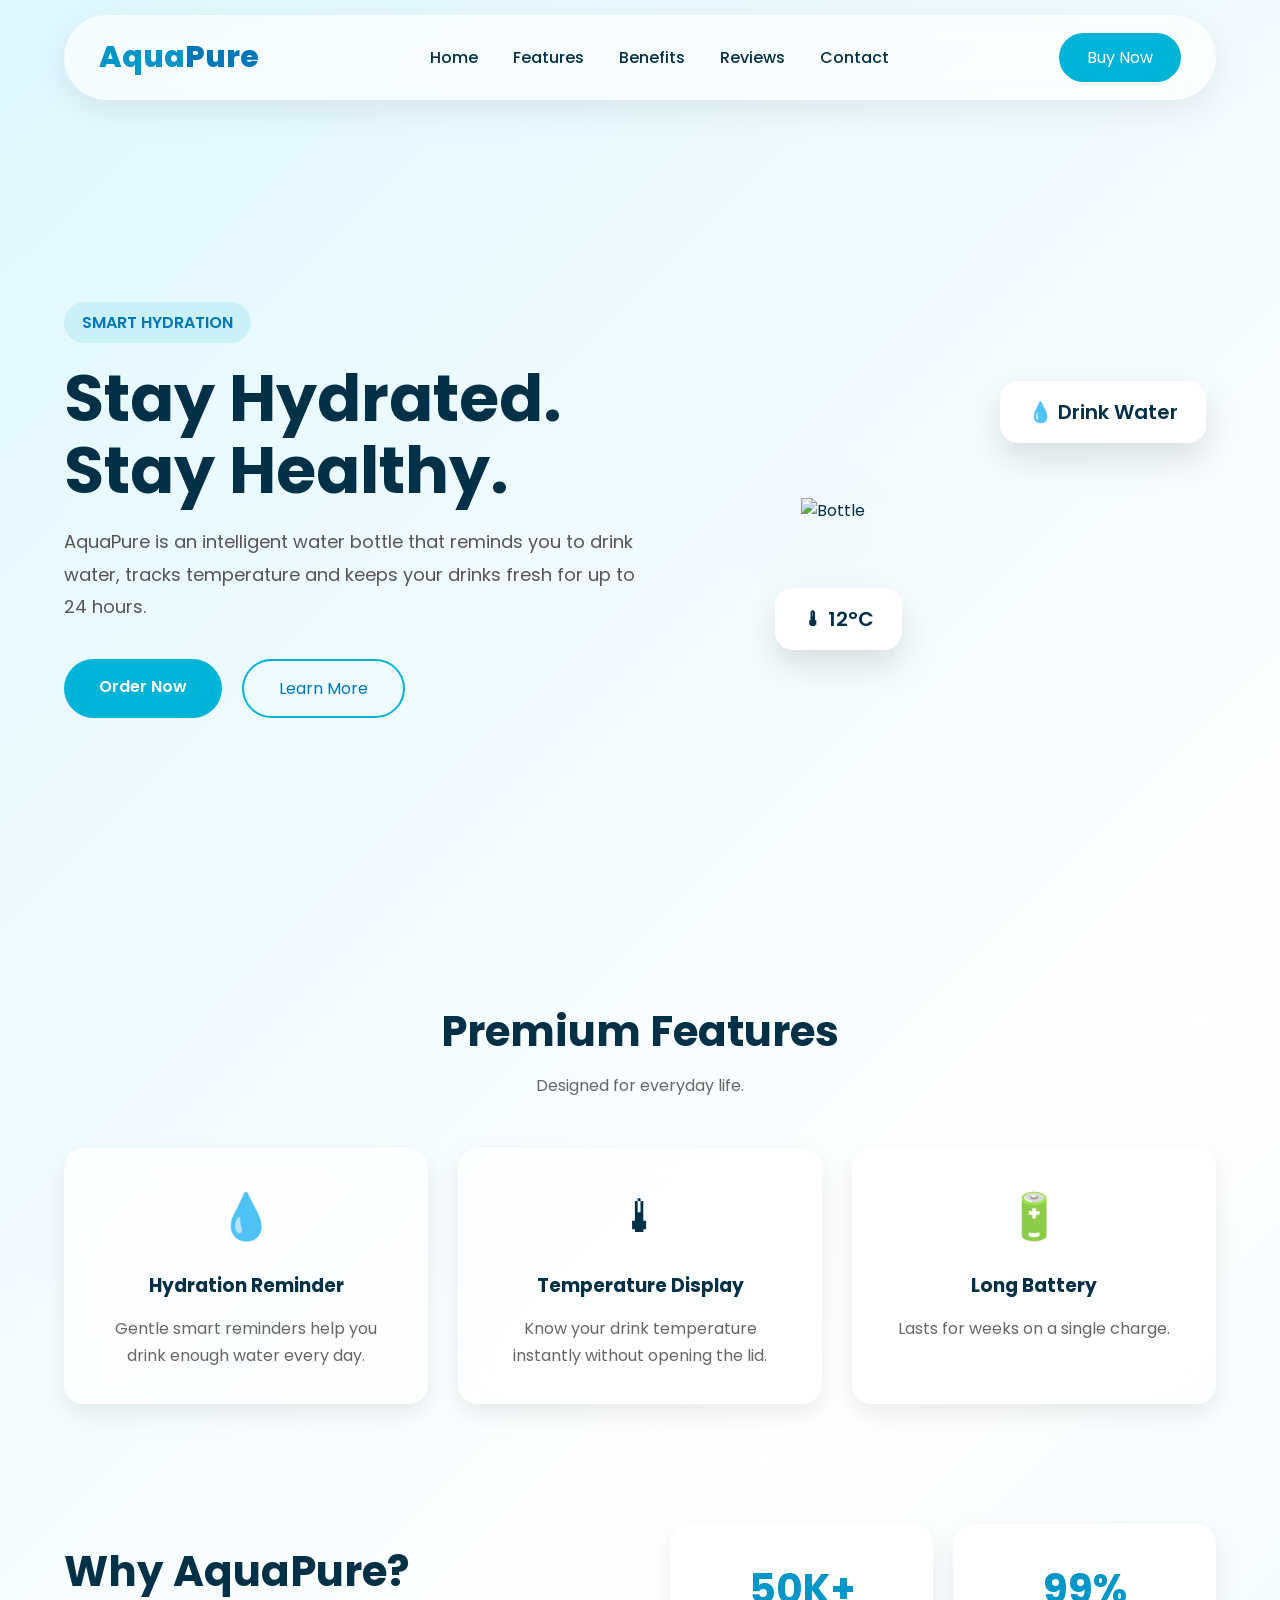
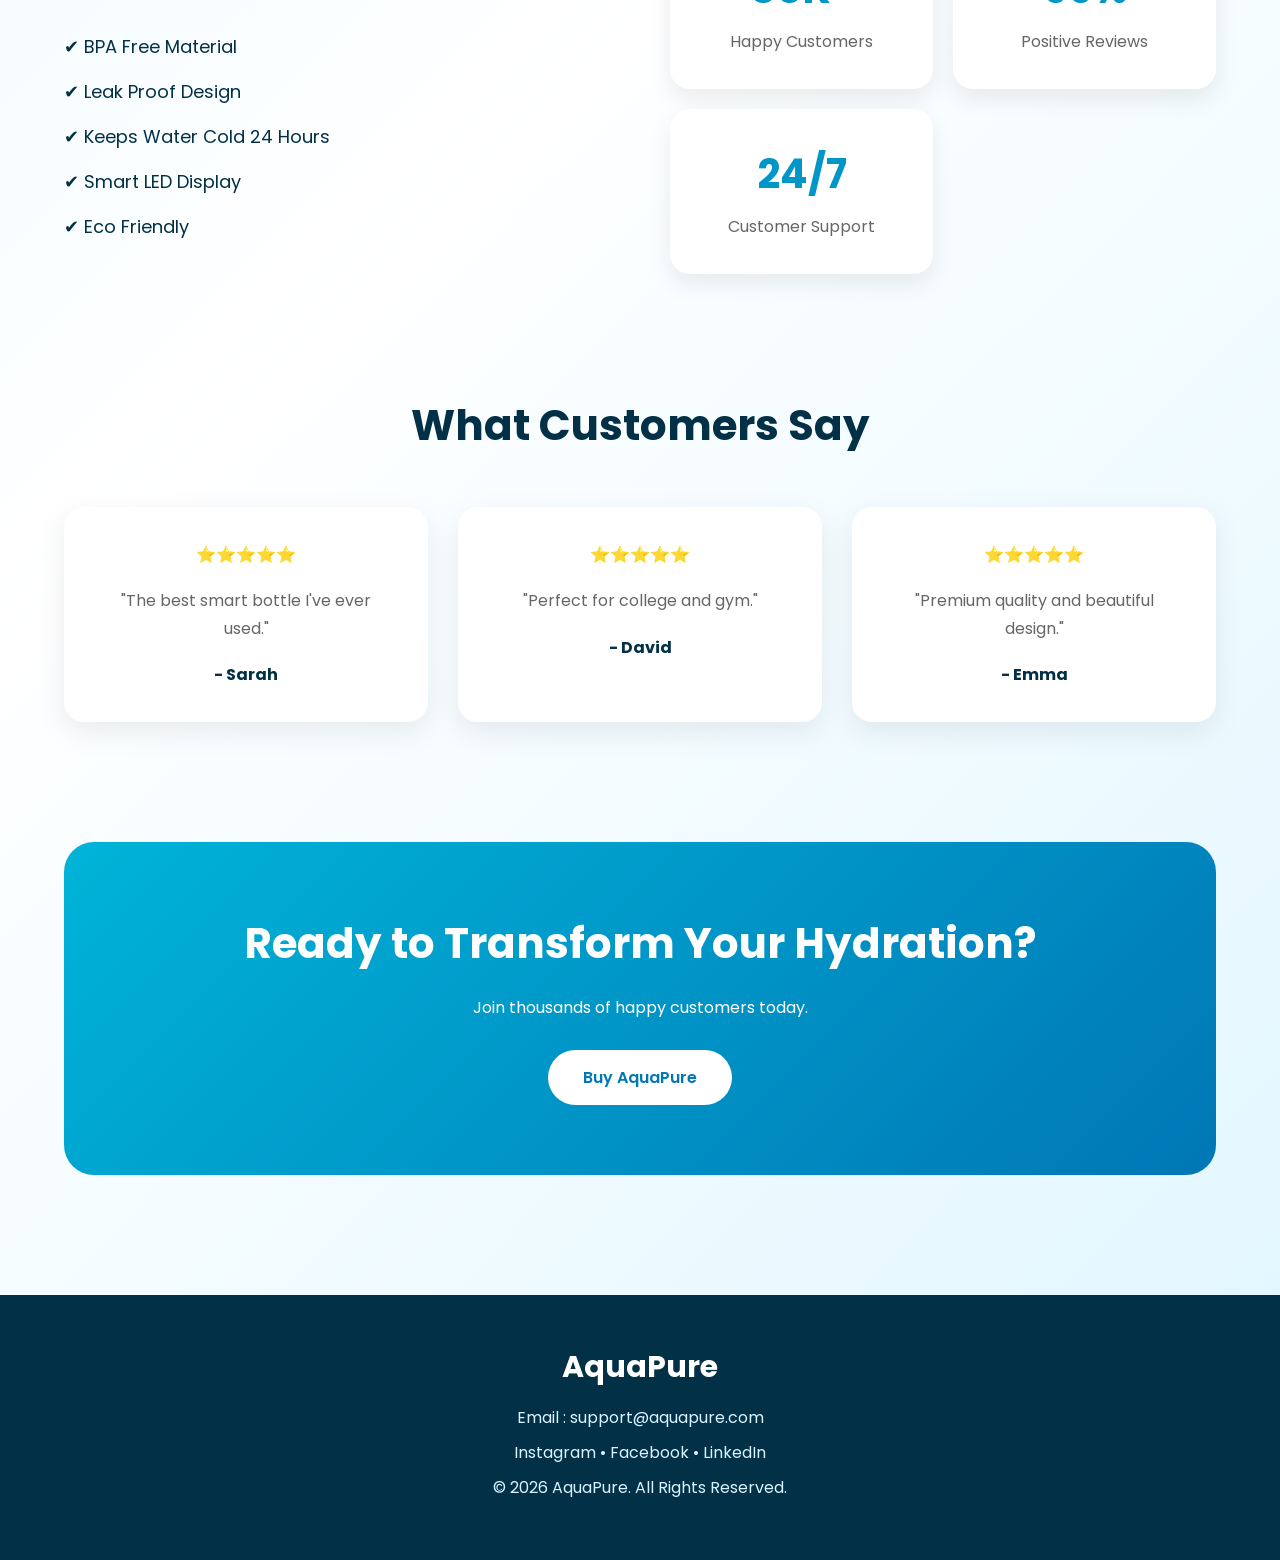
==== WebDev-L1-LandingPage/index.html @ 7b885303 "Add files via upload" ====
<!DOCTYPE html>
<html lang="en">
<head>
    <meta charset="UTF-8">
    <meta name="viewport" content="width=device-width, initial-scale=1.0">
    <title>AquaPure | Smart Water Bottle</title>

    <link rel="stylesheet" href="style.css">

    <link rel="preconnect" href="https://fonts.googleapis.com">
    <link rel="preconnect" href="https://fonts.gstatic.com" crossorigin>

    <link href="https://fonts.googleapis.com/css2?family=Poppins:wght@300;400;500;600;700;800&display=swap" rel="stylesheet">
</head>

<body>

<!-- ================= NAVBAR ================= -->

<header>
    <nav class="navbar">

        <div class="logo">
            Aqua<span>Pure</span>
        </div>

        <ul class="nav-links">

            <li><a href="#home">Home</a></li>

            <li><a href="#features">Features</a></li>

            <li><a href="#benefits">Benefits</a></li>

            <li><a href="#reviews">Reviews</a></li>

            <li><a href="#contact">Contact</a></li>

        </ul>

        <a href="#" class="buy-btn">Buy Now</a>

    </nav>
</header>

<!-- ================= HERO ================= -->

<section class="hero" id="home">

<div class="hero-text">

<p class="tag">SMART HYDRATION</p>

<h1>
Stay Hydrated.<br>
Stay Healthy.
</h1>

<p class="description">

AquaPure is an intelligent water bottle that reminds
you to drink water, tracks temperature and keeps
your drinks fresh for up to 24 hours.

</p>

<div class="buttons">

<a href="#" class="primary-btn">Order Now</a>

<a href="#features" class="secondary-btn">Learn More</a>

</div>

</div>

<div class="hero-image">

<img src="images/water.png" alt="Bottle">

<div class="floating-card card1">
🌡 12°C
</div>

<div class="floating-card card2">
💧 Drink Water
</div>

</div>

</section>

<!-- ================= FEATURES ================= -->

<section class="features" id="features">

<h2>Premium Features</h2>

<p>
Designed for everyday life.
</p>

<div class="feature-container">

<div class="feature-card">

<div class="icon">💧</div>

<h3>Hydration Reminder</h3>

<p>
Gentle smart reminders
help you drink enough
water every day.
</p>

</div>

<div class="feature-card">

<div class="icon">🌡</div>

<h3>Temperature Display</h3>

<p>
Know your drink
temperature instantly
without opening the lid.
</p>

</div>

<div class="feature-card">

<div class="icon">🔋</div>

<h3>Long Battery</h3>

<p>
Lasts for weeks on
a single charge.
</p>

</div>

</div>

</section>

<!-- ================= BENEFITS ================= -->

<section class="benefits" id="benefits">

<div class="left">

<h2>Why AquaPure?</h2>

<ul>

<li>✔ BPA Free Material</li>

<li>✔ Leak Proof Design</li>

<li>✔ Keeps Water Cold 24 Hours</li>

<li>✔ Smart LED Display</li>

<li>✔ Eco Friendly</li>

</ul>

</div>

<div class="right">

<div class="info-box">

<h3>50K+</h3>

<p>Happy Customers</p>

</div>

<div class="info-box">

<h3>99%</h3>

<p>Positive Reviews</p>

</div>

<div class="info-box">

<h3>24/7</h3>

<p>Customer Support</p>

</div>

</div>

</section>

<!-- ================= REVIEWS ================= -->

<section class="reviews" id="reviews">

<h2>What Customers Say</h2>

<div class="review-container">

<div class="review-card">

⭐⭐⭐⭐⭐

<p>

"The best smart bottle I've ever used."

</p>

<h4>- Sarah</h4>

</div>

<div class="review-card">

⭐⭐⭐⭐⭐

<p>

"Perfect for college and gym."

</p>

<h4>- David</h4>

</div>

<div class="review-card">

⭐⭐⭐⭐⭐

<p>

"Premium quality and beautiful design."

</p>

<h4>- Emma</h4>

</div>

</div>

</section>

<!-- ================= CTA ================= -->

<section class="cta">

<h2>

Ready to Transform
Your Hydration?

</h2>

<p>

Join thousands of happy customers today.

</p>

<a href="#">Buy AquaPure</a>

</section>

<!-- ================= FOOTER ================= -->

<footer id="contact">

<h3>AquaPure</h3>

<p>Email : support@aquapure.com</p>

<p>Instagram • Facebook • LinkedIn</p>

<p>© 2026 AquaPure. All Rights Reserved.</p>

</footer>

</body>
</html>
---- WebDev-L1-LandingPage/style.css ----
/* ===========================
   GOOGLE RESET
=========================== */

*{
    margin:0;
    padding:0;
    box-sizing:border-box;
    scroll-behavior:smooth;
}

body{
    font-family:'Poppins',sans-serif;
    background:linear-gradient(135deg,#e0f7ff,#ffffff,#dff6ff);
    color:#023047;
    overflow-x:hidden;
}

/* ===========================
   NAVBAR
=========================== */

header{
    width:100%;
    position:fixed;
    top:0;
    left:0;
    z-index:1000;
}

.navbar{
    width:90%;
    margin:auto;
    margin-top:15px;
    padding:18px 35px;

    display:flex;
    justify-content:space-between;
    align-items:center;

    background:rgba(255,255,255,.65);
    backdrop-filter:blur(18px);

    border-radius:60px;

    box-shadow:0 10px 35px rgba(0,0,0,.08);
}

.logo{

    font-size:30px;
    font-weight:800;
    color:#0096c7;

}

.logo span{

    color:#0077b6;

}

.nav-links{

    display:flex;
    list-style:none;
    gap:35px;

}

.nav-links a{

    text-decoration:none;
    color:#023047;
    font-weight:500;
    transition:.3s;

}

.nav-links a:hover{

    color:#0096c7;

}

.buy-btn{

    text-decoration:none;

    background:#00b4d8;
    color:white;

    padding:12px 28px;

    border-radius:30px;

    transition:.3s;

}

.buy-btn:hover{

    background:#0077b6;

}

/* ===========================
   HERO
=========================== */

.hero{

    min-height:100vh;

    display:flex;

    justify-content:space-between;

    align-items:center;

    width:90%;

    margin:auto;

    padding-top:120px;

}

.hero-text{

    width:50%;

}

.tag{

    display:inline-block;

    background:#caf0f8;

    color:#0077b6;

    padding:8px 18px;

    border-radius:30px;

    margin-bottom:20px;

    font-weight:600;

}

.hero-text h1{

    font-size:65px;

    line-height:1.1;

    margin-bottom:20px;

}

.description{

    font-size:18px;

    color:#555;

    line-height:1.8;

    margin-bottom:35px;

}

.buttons{

    display:flex;

    gap:20px;

}

.primary-btn{

    text-decoration:none;

    background:#00b4d8;

    color:white;

    padding:15px 35px;

    border-radius:40px;

    transition:.4s;

    font-weight:600;

}

.primary-btn:hover{

    transform:translateY(-5px);

    box-shadow:0 15px 30px rgba(0,180,216,.35);

}

.secondary-btn{

    text-decoration:none;

    color:#0077b6;

    border:2px solid #00b4d8;

    padding:15px 35px;

    border-radius:40px;

    transition:.4s;

}

.secondary-btn:hover{

    background:#00b4d8;

    color:white;

}

/* ===========================
   HERO IMAGE
=========================== */

.hero-image{
    width:40%;
    position:relative;
    display:flex;
    justify-content:center;
    align-items:center;
}

.hero-image img{
    width:370px;
    height:auto;
    object-fit:contain;
    filter:drop-shadow(0 25px 40px rgba(0,0,0,0.25));
    animation:float 4s ease-in-out infinite;
    transition:0.4s ease;
}

.hero-image img:hover{
    transform:scale(1.05);
}

@keyframes float{
    0%{
        transform:translateY(0);
    }
    50%{
        transform:translateY(-15px);
    }
    100%{
        transform:translateY(0);
    }
}

/* Floating Cards */

.floating-card{
    position:absolute;
    background:#fff;
    padding:16px 28px;
    border-radius:18px;
    box-shadow:0 15px 35px rgba(0,0,0,0.12);
    font-size:20px;
    font-weight:600;
}

/* Temperature Card */

.card1{
    top:90px;
    left:20px;
}

/* Drink Water Card */

.card2{
    bottom:80px;
    right:10px;
}

/* ===========================
   FEATURES
=========================== */

.features{
    width:90%;
    margin:100px auto;
    text-align:center;
}

.features h2{
    font-size:42px;
    margin-bottom:10px;
}

.features>p{
    color:#666;
    margin-bottom:50px;
}

.feature-container{
    display:grid;
    grid-template-columns:repeat(auto-fit,minmax(250px,1fr));
    gap:30px;
}

.feature-card{
    background:rgba(255,255,255,.7);
    backdrop-filter:blur(15px);
    padding:35px;
    border-radius:20px;
    transition:.4s;
    box-shadow:0 10px 25px rgba(0,0,0,.08);
}

.feature-card:hover{
    transform:translateY(-10px);
    box-shadow:0 20px 40px rgba(0,180,216,.25);
}

.icon{
    font-size:45px;
    margin-bottom:20px;
}

.feature-card h3{
    margin-bottom:15px;
}

.feature-card p{
    color:#666;
    line-height:1.7;
}

/* ===========================
   BENEFITS
=========================== */

.benefits{
    width:90%;
    margin:120px auto;
    display:flex;
    justify-content:space-between;
    align-items:center;
    gap:60px;
    flex-wrap:wrap;
}

.left{
    flex:1;
}

.left h2{
    font-size:42px;
    margin-bottom:30px;
}

.left ul{
    list-style:none;
}

.left li{
    margin-bottom:18px;
    font-size:18px;
}

.right{
    flex:1;
    display:grid;
    grid-template-columns:repeat(auto-fit,minmax(180px,1fr));
    gap:20px;
}

.info-box{
    background:#fff;
    padding:35px;
    border-radius:20px;
    text-align:center;
    box-shadow:0 10px 25px rgba(0,0,0,.08);
}

.info-box h3{
    font-size:40px;
    color:#0096c7;
}

.info-box p{
    margin-top:10px;
    color:#666;
}

/* ===========================
   REVIEWS
=========================== */

.reviews{
    width:90%;
    margin:120px auto;
    text-align:center;
}

.reviews h2{
    font-size:42px;
    margin-bottom:50px;
}

.review-container{
    display:grid;
    grid-template-columns:repeat(auto-fit,minmax(260px,1fr));
    gap:30px;
}

.review-card{
    background:white;
    padding:35px;
    border-radius:20px;
    box-shadow:0 10px 30px rgba(0,0,0,.08);
    transition:.3s;
}

.review-card:hover{
    transform:translateY(-8px);
}

.review-card p{
    margin:20px 0;
    color:#666;
    line-height:1.7;
}

/* ===========================
   CTA
=========================== */

.cta{
    width:90%;
    margin:120px auto;
    text-align:center;
    padding:70px 20px;
    border-radius:30px;
    background:linear-gradient(135deg,#00b4d8,#0077b6);
    color:white;
}

.cta h2{
    font-size:42px;
    margin-bottom:20px;
}

.cta p{
    margin-bottom:30px;
}

.cta a{
    display:inline-block;
    text-decoration:none;
    background:white;
    color:#0077b6;
    padding:15px 35px;
    border-radius:40px;
    font-weight:600;
    transition:.3s;
}

.cta a:hover{
    transform:scale(1.05);
}

/* ===========================
   FOOTER
=========================== */

footer{
    background:#023047;
    color:white;
    text-align:center;
    padding:50px 20px;
}

footer h3{
    font-size:30px;
    margin-bottom:15px;
}

footer p{
    margin:10px 0;
    color:#d9f4ff;
}

/* ===========================
   RESPONSIVE
=========================== */

@media(max-width:992px){

.navbar{
    flex-direction:column;
    gap:20px;
    border-radius:25px;
}

.hero{
    flex-direction:column;
    text-align:center;
}

.hero-text{
    width:100%;
}

.hero-image{
    width:100%;
    margin-top:60px;
}

.hero-image img{
    width:240px;
}

.buttons{
    justify-content:center;
    flex-wrap:wrap;
}

.hero-text h1{
    font-size:48px;
}

}

@media(max-width:768px){

.nav-links{
    flex-wrap:wrap;
    justify-content:center;
    gap:15px;
}

.hero-text h1{
    font-size:38px;
}

.features h2,
.left h2,
.reviews h2,
.cta h2{
    font-size:32px;
}

.description{
    font-size:16px;
}

.feature-card,
.review-card,
.info-box{
    padding:25px;
}

}

@media(max-width:480px){

.logo{
    font-size:24px;
}

.buy-btn,
.primary-btn,
.secondary-btn,
.cta a{
    width:100%;
    text-align:center;
}

.buttons{
    flex-direction:column;
}

.hero{
    padding-top:160px;
}

}
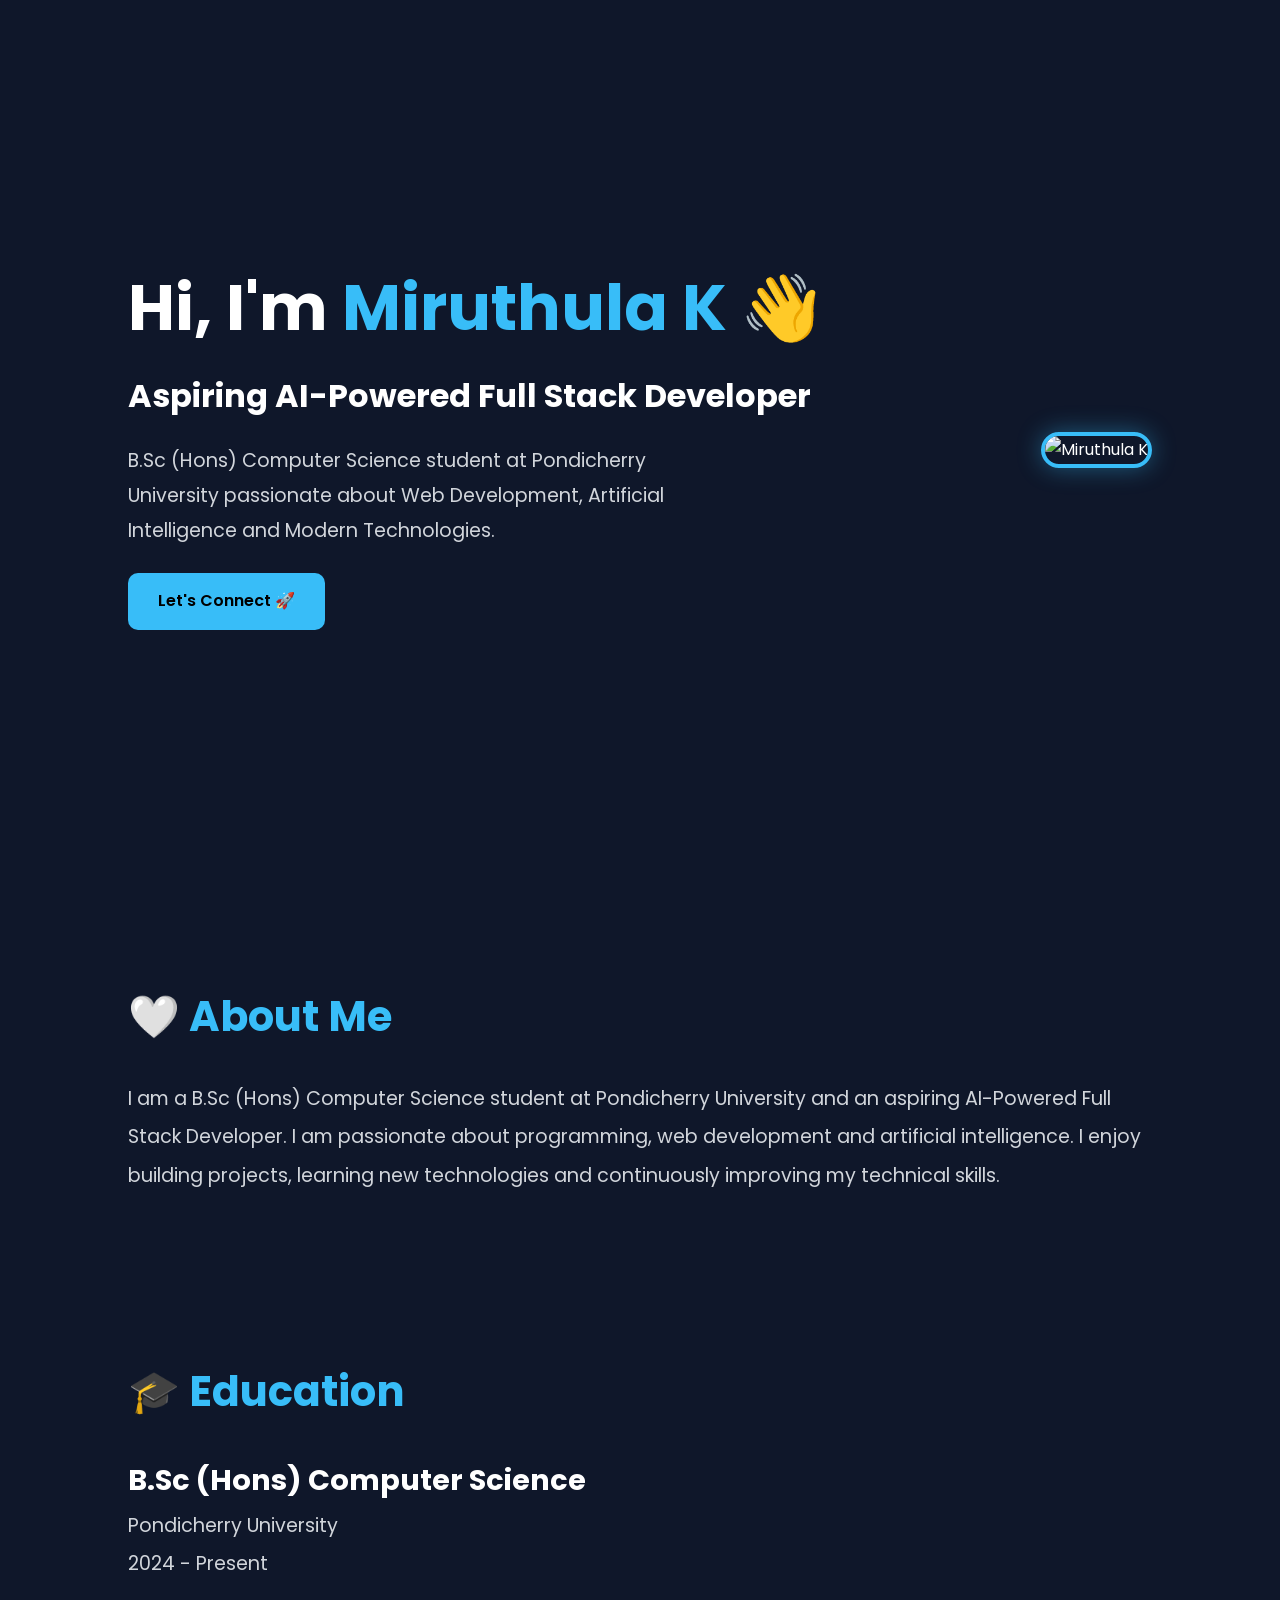
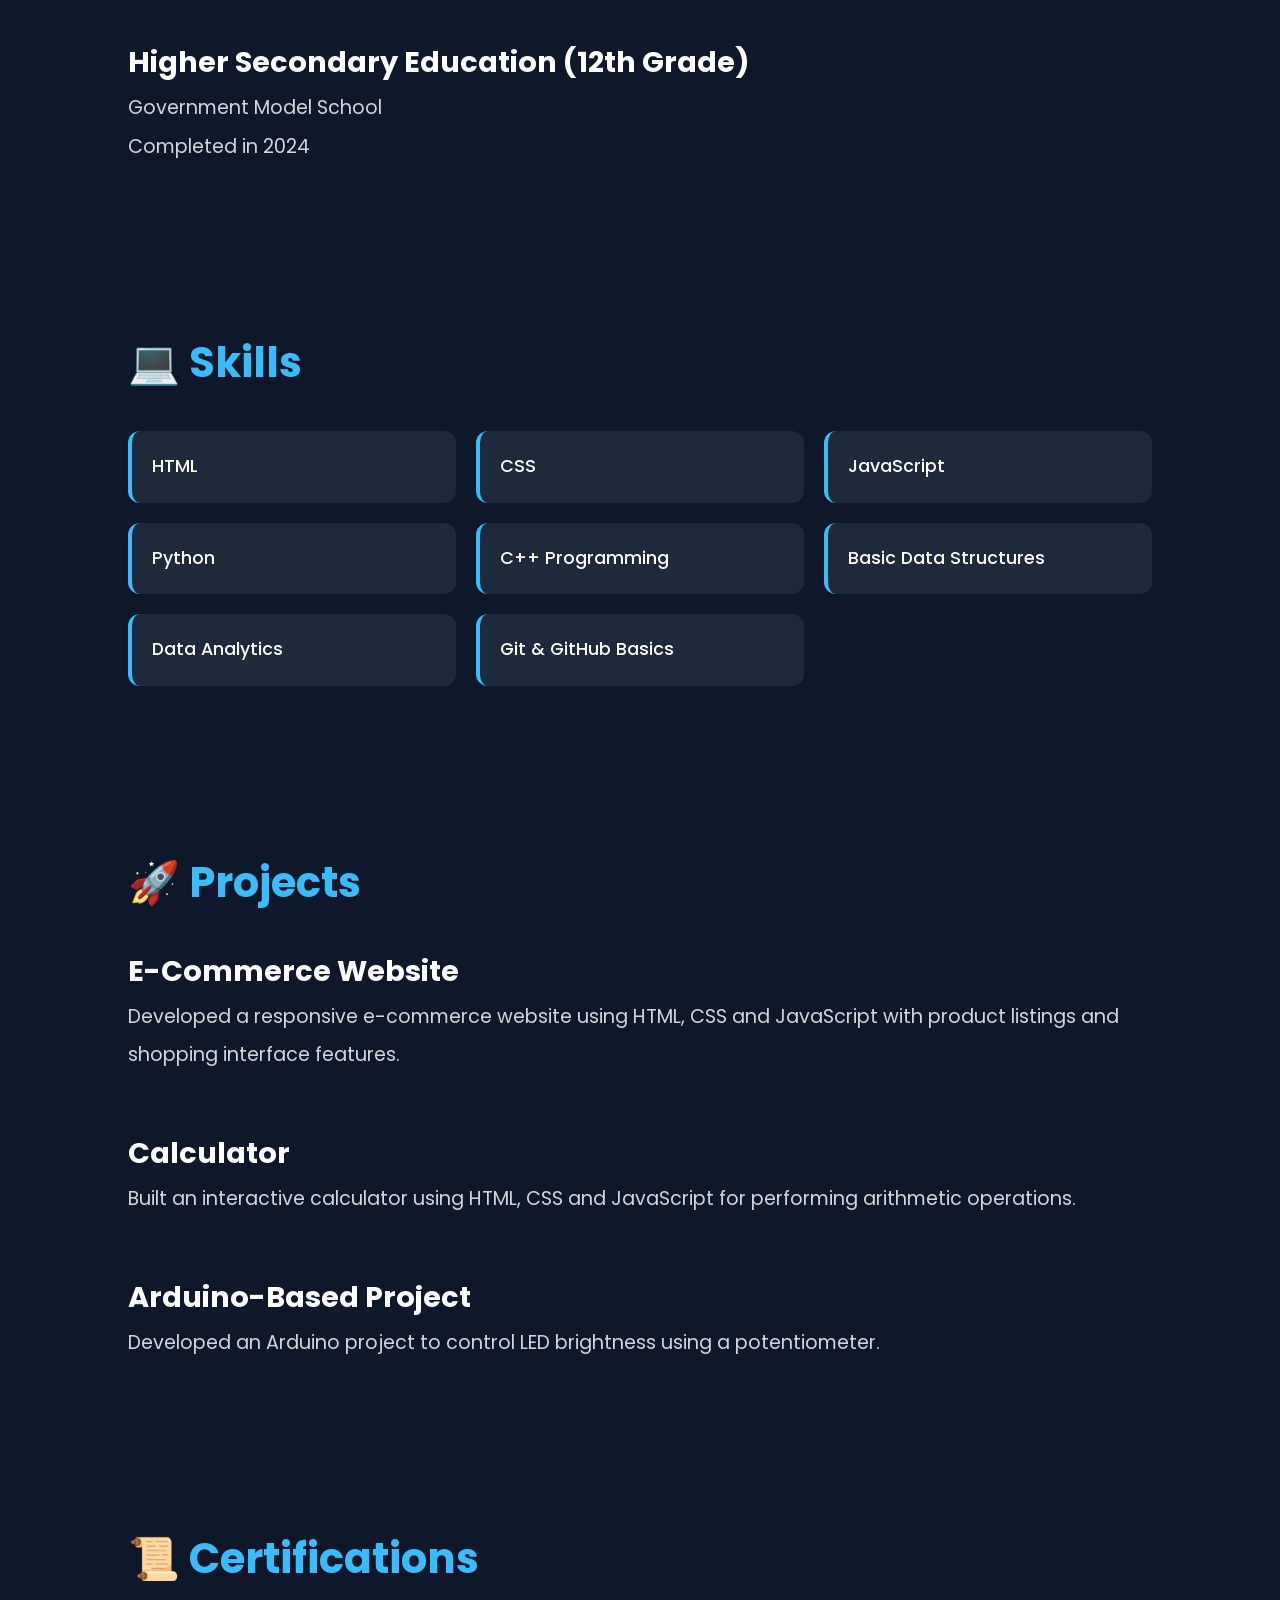
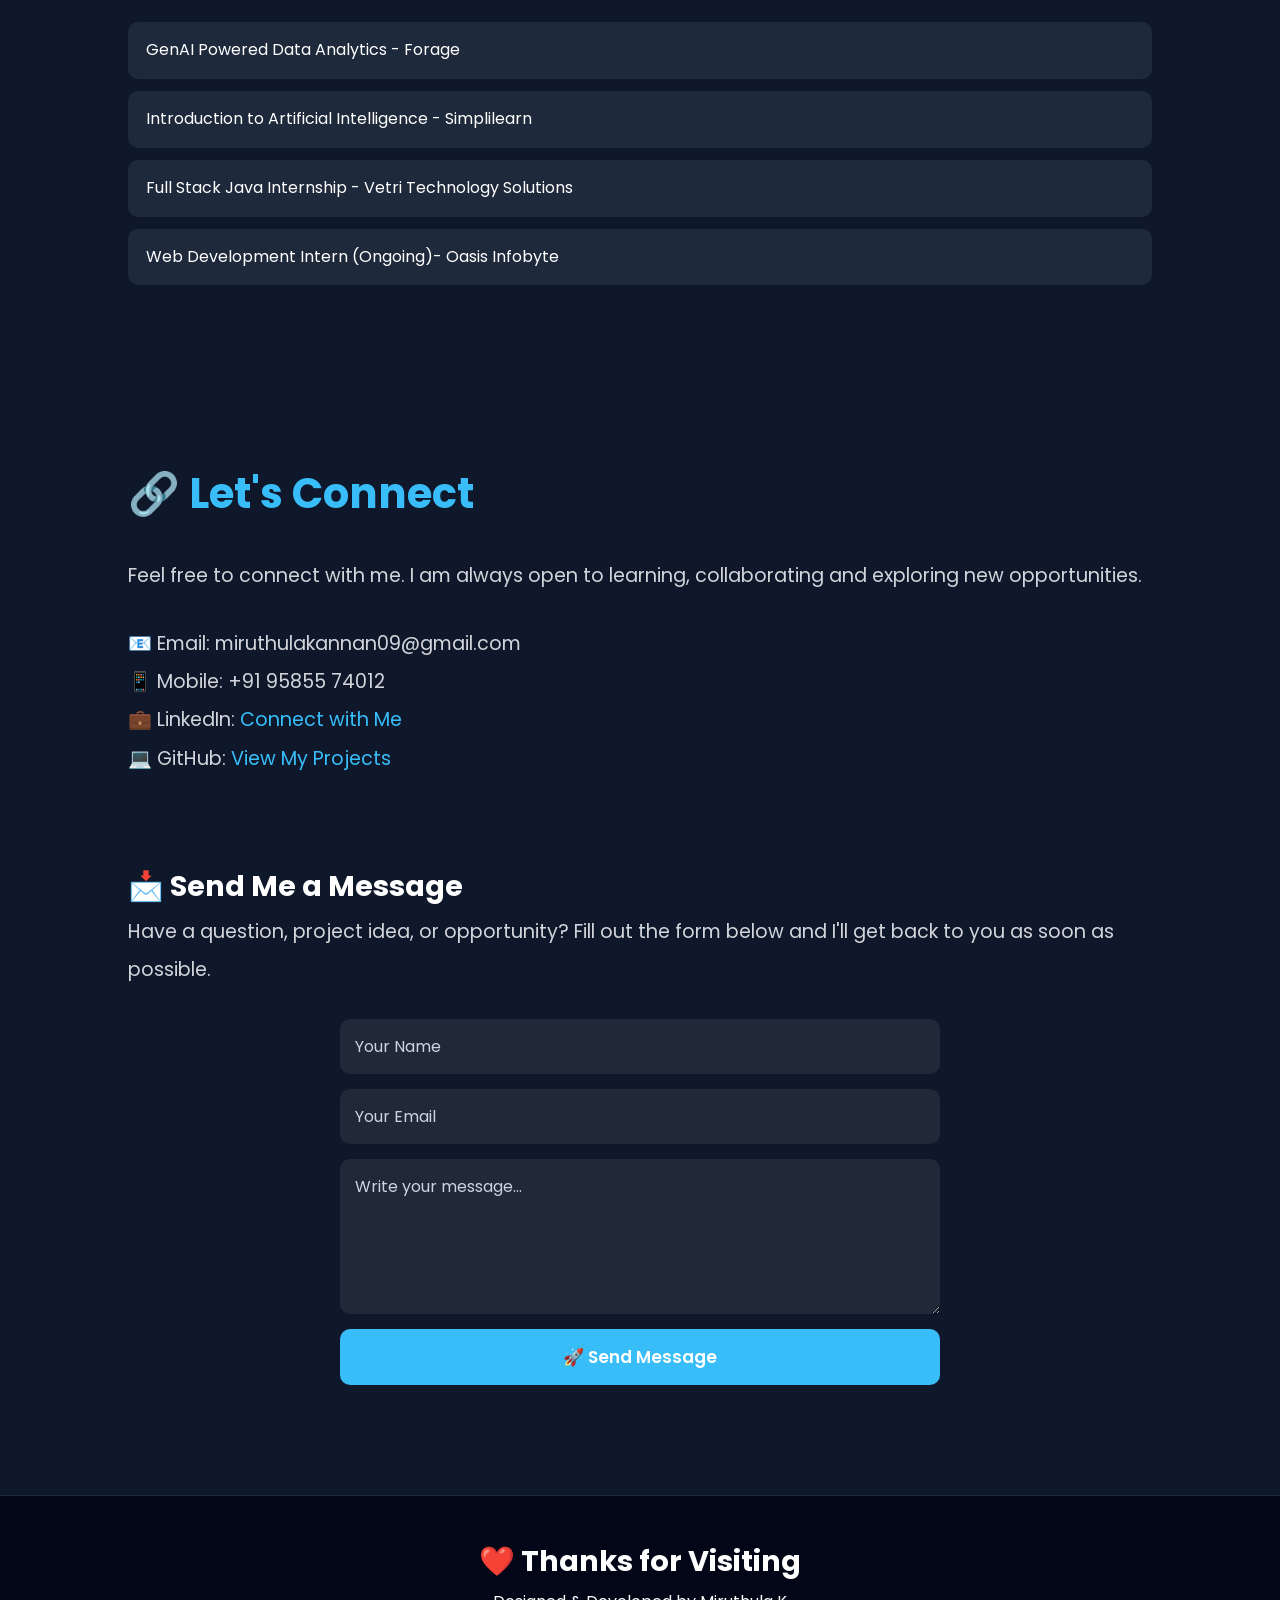
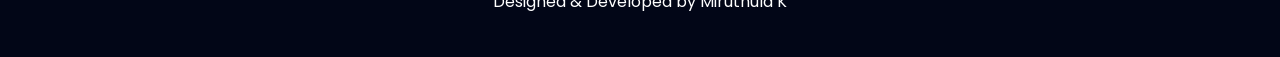
==== commit 3c9e0c68: "Add Web Development Task 2 Portfolio" ====
--- a/WebDev-L1-LandingPage/index.html
+++ b/WebDev-L1-LandingPage/index.html
@@ -1,294 +1,225 @@
 <!DOCTYPE html>
 <html lang="en">
+
 <head>
     <meta charset="UTF-8">
     <meta name="viewport" content="width=device-width, initial-scale=1.0">
-    <title>AquaPure | Smart Water Bottle</title>
+    <title>Miruthula K | Portfolio</title>
 
     <link rel="stylesheet" href="style.css">
-
-    <link rel="preconnect" href="https://fonts.googleapis.com">
-    <link rel="preconnect" href="https://fonts.gstatic.com" crossorigin>
-
-    <link href="https://fonts.googleapis.com/css2?family=Poppins:wght@300;400;500;600;700;800&display=swap" rel="stylesheet">
 </head>
 
 <body>
 
-<!-- ================= NAVBAR ================= -->
-
-<header>
-    <nav class="navbar">
-
-        <div class="logo">
-            Aqua<span>Pure</span>
+    <!-- HERO SECTION -->
+    <header class="hero">
+
+        <div class="hero-text">
+            <h1>Hi, I'm <span>Miruthula K</span> 👋</h1>
+
+            <h2>Aspiring AI-Powered Full Stack Developer</h2>
+
+            <p>
+                B.Sc (Hons) Computer Science student at Pondicherry University passionate about Web Development,
+                Artificial Intelligence and Modern Technologies.
+            </p>
+
+            <a href="#contact" class="btn">
+                Let's Connect 🚀
+            </a>
         </div>
 
-        <ul class="nav-links">
-
-            <li><a href="#home">Home</a></li>
-
-            <li><a href="#features">Features</a></li>
-
-            <li><a href="#benefits">Benefits</a></li>
-
-            <li><a href="#reviews">Reviews</a></li>
-
-            <li><a href="#contact">Contact</a></li>
-
+        <div class="hero-image">
+            <img src="img/image.png" alt="Miruthula K">
+        </div>
+
+    </header>
+
+    <!-- ABOUT -->
+    <section id="about">
+
+        <h2>🤍 About Me</h2>
+
+        <p>
+            I am a B.Sc (Hons) Computer Science student at Pondicherry University and an aspiring AI-Powered Full Stack
+            Developer. I am passionate about programming, web development and artificial intelligence. I enjoy building
+            projects, learning new technologies and continuously improving my technical skills.
+        </p>
+
+    </section>
+
+    <!-- EDUCATION -->
+    <section id="education">
+
+        <h2>🎓 Education</h2>
+
+        <h3>B.Sc (Hons) Computer Science</h3>
+
+        <p>
+            Pondicherry University <br>
+            2024 - Present
+        </p>
+
+        <br>
+
+        <h3>Higher Secondary Education (12th Grade)</h3>
+
+        <p>
+            Government Model School <br>
+            Completed in 2024
+        </p>
+
+    </section>
+
+    <!-- SKILLS -->
+    <section id="skills">
+
+        <h2>💻 Skills</h2>
+
+        <div class="skills-grid">
+            <div class="skill-box">HTML</div>
+            <div class="skill-box">CSS</div>
+            <div class="skill-box">JavaScript</div>
+            <div class="skill-box">Python</div>
+            <div class="skill-box">C++ Programming</div>
+            <div class="skill-box">Basic Data Structures</div>
+            <div class="skill-box">Data Analytics</div>
+            <div class="skill-box">Git & GitHub Basics</div>
+        </div>
+
+    </section>
+
+    <!-- PROJECTS -->
+    <section id="projects">
+
+        <h2>🚀 Projects</h2>
+
+        <h3>E-Commerce Website</h3>
+
+        <p>
+            Developed a responsive e-commerce website using HTML, CSS and JavaScript with product listings and shopping
+            interface features.
+        </p>
+
+        <br>
+
+        <h3>Calculator</h3>
+
+        <p>
+            Built an interactive calculator using HTML, CSS and JavaScript for performing arithmetic operations.
+        </p>
+
+        <br>
+
+        <h3>Arduino-Based Project</h3>
+
+        <p>
+            Developed an Arduino project to control LED brightness using a potentiometer.
+        </p>
+
+    </section>
+
+    <!-- CERTIFICATIONS -->
+    <section id="certificates">
+
+        <h2>📜 Certifications</h2>
+
+        <ul>
+            <li>GenAI Powered Data Analytics - Forage</li>
+            <li>Introduction to Artificial Intelligence - Simplilearn</li>
+            <li>Full Stack Java Internship - Vetri Technology Solutions</li>
+            <li>Web Development Intern (Ongoing)-
+Oasis Infobyte</li>
         </ul>
 
-        <a href="#" class="buy-btn">Buy Now</a>
-
-    </nav>
-</header>
-
-<!-- ================= HERO ================= -->
-
-<section class="hero" id="home">
-
-<div class="hero-text">
-
-<p class="tag">SMART HYDRATION</p>
-
-<h1>
-Stay Hydrated.<br>
-Stay Healthy.
-</h1>
-
-<p class="description">
-
-AquaPure is an intelligent water bottle that reminds
-you to drink water, tracks temperature and keeps
-your drinks fresh for up to 24 hours.
-
-</p>
-
-<div class="buttons">
-
-<a href="#" class="primary-btn">Order Now</a>
-
-<a href="#features" class="secondary-btn">Learn More</a>
-
-</div>
-
-</div>
-
-<div class="hero-image">
-
-<img src="images/water.png" alt="Bottle">
-
-<div class="floating-card card1">
-🌡 12°C
-</div>
-
-<div class="floating-card card2">
-💧 Drink Water
-</div>
-
-</div>
+    </section>
+
+    <!-- CONTACT -->
+<section id="contact">
+
+    <h2>🔗 Let's Connect</h2>
+
+    <p>
+        Feel free to connect with me. I am always open to learning, collaborating and exploring new opportunities.
+    </p>
+
+    <br>
+
+    <p>📧 Email: miruthulakannan09@gmail.com</p>
+
+    <p>📱 Mobile: +91 95855 74012</p>
+
+    <p>
+        💼 LinkedIn:
+        <a href="https://www.linkedin.com/in/miruthula-k-9622aa397" target="_blank">
+            Connect with Me
+        </a>
+    </p>
+
+    <p>
+        💻 GitHub:
+        <a href="https://github.com/miruthulakannan09-commits" target="_blank">
+            View My Projects
+        </a>
+    </p>
+
+    <br><br>
+
+    <h3>📩 Send Me a Message</h3>
+
+    <p>
+        Have a question, project idea, or opportunity? Fill out the form below and I'll get back to you as soon as possible.
+    </p>
+
+    <form action="https://formsubmit.co/miruthulakannan09@gmail.com" method="POST">
+
+        <!-- Hidden Settings -->
+        <input type="hidden" name="_captcha" value="false">
+        <input type="hidden" name="_subject" value="New Portfolio Message">
+        <input type="hidden" name="_template" value="table">
+
+        <input
+            type="text"
+            name="name"
+            placeholder="Your Name"
+            required
+        >
+
+        <input
+            type="email"
+            name="email"
+            placeholder="Your Email"
+            required
+        >
+
+        <textarea
+            name="message"
+            rows="5"
+            placeholder="Write your message..."
+            required
+        ></textarea>
+
+        <button type="submit">
+            🚀 Send Message
+        </button>
+
+    </form>
 
 </section>
 
-<!-- ================= FEATURES ================= -->
-
-<section class="features" id="features">
-
-<h2>Premium Features</h2>
-
-<p>
-Designed for everyday life.
-</p>
-
-<div class="feature-container">
-
-<div class="feature-card">
-
-<div class="icon">💧</div>
-
-<h3>Hydration Reminder</h3>
-
-<p>
-Gentle smart reminders
-help you drink enough
-water every day.
-</p>
-
-</div>
-
-<div class="feature-card">
-
-<div class="icon">🌡</div>
-
-<h3>Temperature Display</h3>
-
-<p>
-Know your drink
-temperature instantly
-without opening the lid.
-</p>
-
-</div>
-
-<div class="feature-card">
-
-<div class="icon">🔋</div>
-
-<h3>Long Battery</h3>
-
-<p>
-Lasts for weeks on
-a single charge.
-</p>
-
-</div>
-
-</div>
-
-</section>
-
-<!-- ================= BENEFITS ================= -->
-
-<section class="benefits" id="benefits">
-
-<div class="left">
-
-<h2>Why AquaPure?</h2>
-
-<ul>
-
-<li>✔ BPA Free Material</li>
-
-<li>✔ Leak Proof Design</li>
-
-<li>✔ Keeps Water Cold 24 Hours</li>
-
-<li>✔ Smart LED Display</li>
-
-<li>✔ Eco Friendly</li>
-
-</ul>
-
-</div>
-
-<div class="right">
-
-<div class="info-box">
-
-<h3>50K+</h3>
-
-<p>Happy Customers</p>
-
-</div>
-
-<div class="info-box">
-
-<h3>99%</h3>
-
-<p>Positive Reviews</p>
-
-</div>
-
-<div class="info-box">
-
-<h3>24/7</h3>
-
-<p>Customer Support</p>
-
-</div>
-
-</div>
-
-</section>
-
-<!-- ================= REVIEWS ================= -->
-
-<section class="reviews" id="reviews">
-
-<h2>What Customers Say</h2>
-
-<div class="review-container">
-
-<div class="review-card">
-
-⭐⭐⭐⭐⭐
-
-<p>
-
-"The best smart bottle I've ever used."
-
-</p>
-
-<h4>- Sarah</h4>
-
-</div>
-
-<div class="review-card">
-
-⭐⭐⭐⭐⭐
-
-<p>
-
-"Perfect for college and gym."
-
-</p>
-
-<h4>- David</h4>
-
-</div>
-
-<div class="review-card">
-
-⭐⭐⭐⭐⭐
-
-<p>
-
-"Premium quality and beautiful design."
-
-</p>
-
-<h4>- Emma</h4>
-
-</div>
-
-</div>
-
-</section>
-
-<!-- ================= CTA ================= -->
-
-<section class="cta">
-
-<h2>
-
-Ready to Transform
-Your Hydration?
-
-</h2>
-
-<p>
-
-Join thousands of happy customers today.
-
-</p>
-
-<a href="#">Buy AquaPure</a>
-
-</section>
-
-<!-- ================= FOOTER ================= -->
-
-<footer id="contact">
-
-<h3>AquaPure</h3>
-
-<p>Email : support@aquapure.com</p>
-
-<p>Instagram • Facebook • LinkedIn</p>
-
-<p>© 2026 AquaPure. All Rights Reserved.</p>
+<!-- FOOTER -->
+<footer>
+
+    <h3>❤️ Thanks for Visiting</h3>
+
+    <p>Designed & Developed by Miruthula K</p>
 
 </footer>
+
+<!-- Back To Top Button -->
+<button id="topBtn">⬆</button>
+
+<script src="script.js"></script>
 
 </body>
 </html>
--- a/WebDev-L1-LandingPage/style.css
+++ b/WebDev-L1-LandingPage/style.css
@@ -1,599 +1,291 @@
-/* ===========================
-   GOOGLE RESET
-=========================== */
+@import url('https://fonts.googleapis.com/css2?family=Poppins:wght@300;400;500;600;700;800&display=swap');
 
 *{
-    margin:0;
-    padding:0;
-    box-sizing:border-box;
-    scroll-behavior:smooth;
+margin:0;
+padding:0;
+box-sizing:border-box;
+font-family:'Poppins',sans-serif;
+scroll-behavior:smooth;
 }
 
 body{
-    font-family:'Poppins',sans-serif;
-    background:linear-gradient(135deg,#e0f7ff,#ffffff,#dff6ff);
-    color:#023047;
-    overflow-x:hidden;
-}
-
-/* ===========================
-   NAVBAR
-=========================== */
-
-header{
-    width:100%;
-    position:fixed;
-    top:0;
-    left:0;
-    z-index:1000;
-}
-
-.navbar{
-    width:90%;
-    margin:auto;
-    margin-top:15px;
-    padding:18px 35px;
-
-    display:flex;
-    justify-content:space-between;
-    align-items:center;
-
-    background:rgba(255,255,255,.65);
-    backdrop-filter:blur(18px);
-
-    border-radius:60px;
-
-    box-shadow:0 10px 35px rgba(0,0,0,.08);
-}
-
-.logo{
-
-    font-size:30px;
-    font-weight:800;
-    color:#0096c7;
-
-}
-
-.logo span{
-
-    color:#0077b6;
-
-}
-
-.nav-links{
-
-    display:flex;
-    list-style:none;
-    gap:35px;
-
-}
-
-.nav-links a{
-
-    text-decoration:none;
-    color:#023047;
-    font-weight:500;
-    transition:.3s;
-
-}
-
-.nav-links a:hover{
-
-    color:#0096c7;
-
-}
-
-.buy-btn{
-
-    text-decoration:none;
-
-    background:#00b4d8;
-    color:white;
-
-    padding:12px 28px;
-
-    border-radius:30px;
-
-    transition:.3s;
-
-}
-
-.buy-btn:hover{
-
-    background:#0077b6;
-
-}
-
-/* ===========================
-   HERO
-=========================== */
+background:#0f172a;
+color:white;
+line-height:1.8;
+overflow-x:hidden;
+}
+
+/* HERO SECTION */
 
 .hero{
-
-    min-height:100vh;
-
-    display:flex;
-
-    justify-content:space-between;
-
-    align-items:center;
-
-    width:90%;
-
-    margin:auto;
-
-    padding-top:120px;
-
+min-height:100vh;
+display:flex;
+justify-content:space-between;
+align-items:center;
+padding:80px 10%;
+gap:50px;
 }
 
 .hero-text{
-
-    width:50%;
-
-}
-
-.tag{
-
-    display:inline-block;
-
-    background:#caf0f8;
-
-    color:#0077b6;
-
-    padding:8px 18px;
-
-    border-radius:30px;
-
-    margin-bottom:20px;
-
-    font-weight:600;
-
-}
-
-.hero-text h1{
-
-    font-size:65px;
-
-    line-height:1.1;
-
-    margin-bottom:20px;
-
-}
-
-.description{
-
-    font-size:18px;
-
-    color:#555;
-
-    line-height:1.8;
-
-    margin-bottom:35px;
-
-}
-
-.buttons{
-
-    display:flex;
-
-    gap:20px;
-
-}
-
-.primary-btn{
-
-    text-decoration:none;
-
-    background:#00b4d8;
-
-    color:white;
-
-    padding:15px 35px;
-
-    border-radius:40px;
-
-    transition:.4s;
-
-    font-weight:600;
-
-}
-
-.primary-btn:hover{
-
-    transform:translateY(-5px);
-
-    box-shadow:0 15px 30px rgba(0,180,216,.35);
-
-}
-
-.secondary-btn{
-
-    text-decoration:none;
-
-    color:#0077b6;
-
-    border:2px solid #00b4d8;
-
-    padding:15px 35px;
-
-    border-radius:40px;
-
-    transition:.4s;
-
-}
-
-.secondary-btn:hover{
-
-    background:#00b4d8;
-
-    color:white;
-
-}
-
-/* ===========================
-   HERO IMAGE
-=========================== */
-
-.hero-image{
-    width:40%;
-    position:relative;
-    display:flex;
-    justify-content:center;
-    align-items:center;
+flex:1;
+}
+
+.hero h1{
+font-size:4rem;
+line-height:1.2;
+margin-bottom:20px;
+}
+
+.hero span{
+color:#38bdf8;
+}
+
+.hero h2{
+font-size:2rem;
+margin-bottom:20px;
+}
+
+.hero p{
+color:#d1d5db;
+font-size:1.2rem;
+max-width:600px;
+}
+
+.btn{
+display:inline-block;
+margin-top:25px;
+padding:14px 30px;
+background:#38bdf8;
+color:#000;
+text-decoration:none;
+border-radius:10px;
+font-weight:600;
+transition:0.3s;
+}
+
+.btn:hover{
+transform:translateY(-4px) scale(1.03);
+box-shadow:0 0 20px rgba(56,189,248,.5);
 }
 
 .hero-image img{
-    width:370px;
-    height:auto;
-    object-fit:contain;
-    filter:drop-shadow(0 25px 40px rgba(0,0,0,0.25));
-    animation:float 4s ease-in-out infinite;
-    transition:0.4s ease;
-}
-
-.hero-image img:hover{
-    transform:scale(1.05);
-}
-
-@keyframes float{
-    0%{
-        transform:translateY(0);
-    }
-    50%{
-        transform:translateY(-15px);
-    }
-    100%{
-        transform:translateY(0);
-    }
-}
-
-/* Floating Cards */
-
-.floating-card{
-    position:absolute;
-    background:#fff;
-    padding:16px 28px;
-    border-radius:18px;
-    box-shadow:0 15px 35px rgba(0,0,0,0.12);
-    font-size:20px;
-    font-weight:600;
-}
-
-/* Temperature Card */
-
-.card1{
-    top:90px;
-    left:20px;
-}
-
-/* Drink Water Card */
-
-.card2{
-    bottom:80px;
-    right:10px;
-}
-
-/* ===========================
-   FEATURES
-=========================== */
-
-.features{
-    width:90%;
-    margin:100px auto;
-    text-align:center;
-}
-
-.features h2{
-    font-size:42px;
-    margin-bottom:10px;
-}
-
-.features>p{
-    color:#666;
-    margin-bottom:50px;
-}
-
-.feature-container{
-    display:grid;
-    grid-template-columns:repeat(auto-fit,minmax(250px,1fr));
-    gap:30px;
-}
-
-.feature-card{
-    background:rgba(255,255,255,.7);
-    backdrop-filter:blur(15px);
-    padding:35px;
-    border-radius:20px;
-    transition:.4s;
-    box-shadow:0 10px 25px rgba(0,0,0,.08);
-}
-
-.feature-card:hover{
-    transform:translateY(-10px);
-    box-shadow:0 20px 40px rgba(0,180,216,.25);
-}
-
-.icon{
-    font-size:45px;
-    margin-bottom:20px;
-}
-
-.feature-card h3{
-    margin-bottom:15px;
-}
-
-.feature-card p{
-    color:#666;
-    line-height:1.7;
-}
-
-/* ===========================
-   BENEFITS
-=========================== */
-
-.benefits{
-    width:90%;
-    margin:120px auto;
-    display:flex;
-    justify-content:space-between;
-    align-items:center;
-    gap:60px;
-    flex-wrap:wrap;
-}
-
-.left{
-    flex:1;
-}
-
-.left h2{
-    font-size:42px;
-    margin-bottom:30px;
-}
-
-.left ul{
-    list-style:none;
-}
-
-.left li{
-    margin-bottom:18px;
-    font-size:18px;
-}
-
-.right{
-    flex:1;
-    display:grid;
-    grid-template-columns:repeat(auto-fit,minmax(180px,1fr));
-    gap:20px;
-}
-
-.info-box{
-    background:#fff;
-    padding:35px;
-    border-radius:20px;
-    text-align:center;
-    box-shadow:0 10px 25px rgba(0,0,0,.08);
-}
-
-.info-box h3{
-    font-size:40px;
-    color:#0096c7;
-}
-
-.info-box p{
-    margin-top:10px;
-    color:#666;
-}
-
-/* ===========================
-   REVIEWS
-=========================== */
-
-.reviews{
-    width:90%;
-    margin:120px auto;
-    text-align:center;
-}
-
-.reviews h2{
-    font-size:42px;
-    margin-bottom:50px;
-}
-
-.review-container{
-    display:grid;
-    grid-template-columns:repeat(auto-fit,minmax(260px,1fr));
-    gap:30px;
-}
-
-.review-card{
-    background:white;
-    padding:35px;
-    border-radius:20px;
-    box-shadow:0 10px 30px rgba(0,0,0,.08);
-    transition:.3s;
-}
-
-.review-card:hover{
-    transform:translateY(-8px);
-}
-
-.review-card p{
-    margin:20px 0;
-    color:#666;
-    line-height:1.7;
-}
-
-/* ===========================
-   CTA
-=========================== */
-
-.cta{
-    width:90%;
-    margin:120px auto;
-    text-align:center;
-    padding:70px 20px;
-    border-radius:30px;
-    background:linear-gradient(135deg,#00b4d8,#0077b6);
-    color:white;
-}
-
-.cta h2{
-    font-size:42px;
-    margin-bottom:20px;
-}
-
-.cta p{
-    margin-bottom:30px;
-}
-
-.cta a{
-    display:inline-block;
-    text-decoration:none;
-    background:white;
-    color:#0077b6;
-    padding:15px 35px;
-    border-radius:40px;
-    font-weight:600;
-    transition:.3s;
-}
-
-.cta a:hover{
-    transform:scale(1.05);
-}
-
-/* ===========================
-   FOOTER
-=========================== */
+width:100%;
+max-width:320px;
+height:auto;
+border-radius:20px;
+border:4px solid #38bdf8;
+box-shadow:0 0 25px rgba(56,189,248,.4);
+}
+
+/* SECTIONS */
+
+section{
+padding:80px 10%;
+opacity:0;
+transform:translateY(40px);
+transition:0.6s;
+}
+
+section.show{
+opacity:1;
+transform:translateY(0);
+}
+
+section h2{
+color:#38bdf8;
+margin-bottom:25px;
+font-size:2.6rem;
+}
+
+section p{
+color:#d1d5db;
+font-size:1.2rem;
+line-height:2;
+}
+
+h3{
+margin-top:25px;
+font-size:1.8rem;
+color:white;
+}
+
+/* SKILLS */
+
+.skills-grid{
+display:grid;
+grid-template-columns:repeat(auto-fit,minmax(250px,1fr));
+gap:20px;
+margin-top:30px;
+}
+
+.skill-box{
+background:#1e293b;
+padding:20px;
+border-radius:12px;
+font-size:1.1rem;
+font-weight:500;
+border-left:4px solid #38bdf8;
+transition:0.3s;
+}
+
+.skill-box:hover{
+transform:translateY(-5px);
+box-shadow:0 0 15px rgba(56,189,248,.3);
+}
+
+/* CERTIFICATES */
+
+ul{
+list-style:none;
+}
+
+ul li{
+background:#1e293b;
+margin:12px 0;
+padding:14px 18px;
+border-radius:10px;
+transition:0.3s;
+}
+
+ul li:hover{
+transform:translateX(5px);
+}
+
+/* LINKS */
+
+a{
+color:#38bdf8;
+text-decoration:none;
+}
+
+a:hover{
+text-decoration:underline;
+}
+
+/* FOOTER */
 
 footer{
-    background:#023047;
-    color:white;
-    text-align:center;
-    padding:50px 20px;
+text-align:center;
+padding:40px;
+background:#020617;
+border-top:1px solid #1e293b;
 }
 
 footer h3{
-    font-size:30px;
-    margin-bottom:15px;
-}
-
-footer p{
-    margin:10px 0;
-    color:#d9f4ff;
-}
-
-/* ===========================
-   RESPONSIVE
-=========================== */
-
-@media(max-width:992px){
-
-.navbar{
-    flex-direction:column;
-    gap:20px;
-    border-radius:25px;
-}
-
+margin-top:0;
+}
+
+/* TOP BUTTON */
+
+#topBtn{
+position:fixed;
+bottom:20px;
+right:20px;
+border:none;
+background:#38bdf8;
+color:#000;
+padding:12px 16px;
+border-radius:50%;
+cursor:pointer;
+display:none;
+font-size:18px;
+z-index:999;
+transition:0.3s;
+}
+
+#topBtn:hover{
+transform:translateY(-3px);
+}
+
+/* MOBILE RESPONSIVE */
+
+@media(max-width:768px){
+
+```
 .hero{
     flex-direction:column;
     text-align:center;
-}
-
-.hero-text{
+    padding:60px 8%;
+}
+
+.hero h1{
+    font-size:2.8rem;
+}
+
+.hero h2{
+    font-size:1.5rem;
+}
+
+.hero p{
+    font-size:1rem;
+}
+
+.hero-image img{
+    max-width:250px;
+}
+
+section{
+    padding:60px 8%;
+}
+
+section h2{
+    font-size:2rem;
+}
+
+section p{
+    font-size:1rem;
+}
+
+h3{
+    font-size:1.4rem;
+}
+
+.skill-box{
+    font-size:1rem;
+}
+
+ul li{
+    font-size:1rem;
+}
+```
+
+}
+#contact form{
+    display:flex;
+    flex-direction:column;
+    gap:15px;
+    max-width:600px;
+    margin:30px auto;
+}
+
+#contact input,
+#contact textarea{
     width:100%;
-}
-
-.hero-image{
-    width:100%;
-    margin-top:60px;
-}
-
-.hero-image img{
-    width:240px;
-}
-
-.buttons{
-    justify-content:center;
-    flex-wrap:wrap;
-}
-
-.hero-text h1{
-    font-size:48px;
-}
-
-}
-
-@media(max-width:768px){
-
-.nav-links{
-    flex-wrap:wrap;
-    justify-content:center;
-    gap:15px;
-}
-
-.hero-text h1{
-    font-size:38px;
-}
-
-.features h2,
-.left h2,
-.reviews h2,
-.cta h2{
-    font-size:32px;
-}
-
-.description{
+    padding:15px;
+    border:none;
+    border-radius:10px;
     font-size:16px;
-}
-
-.feature-card,
-.review-card,
-.info-box{
-    padding:25px;
-}
-
-}
-
-@media(max-width:480px){
-
-.logo{
-    font-size:24px;
-}
-
-.buy-btn,
-.primary-btn,
-.secondary-btn,
-.cta a{
-    width:100%;
-    text-align:center;
-}
-
-.buttons{
-    flex-direction:column;
-}
-
-.hero{
-    padding-top:160px;
-}
-
+    background:#1f2937;
+    color:#fff;
+}
+
+#contact input::placeholder,
+#contact textarea::placeholder{
+    color:#cbd5e1;
+}
+
+#contact button{
+    padding:15px;
+    border:none;
+    border-radius:10px;
+    background:#38bdf8;
+    color:#fff;
+    font-size:17px;
+    font-weight:600;
+    cursor:pointer;
+    transition:.3s;
+}
+
+#contact button:hover{
+    background:#0ea5e9;
 }
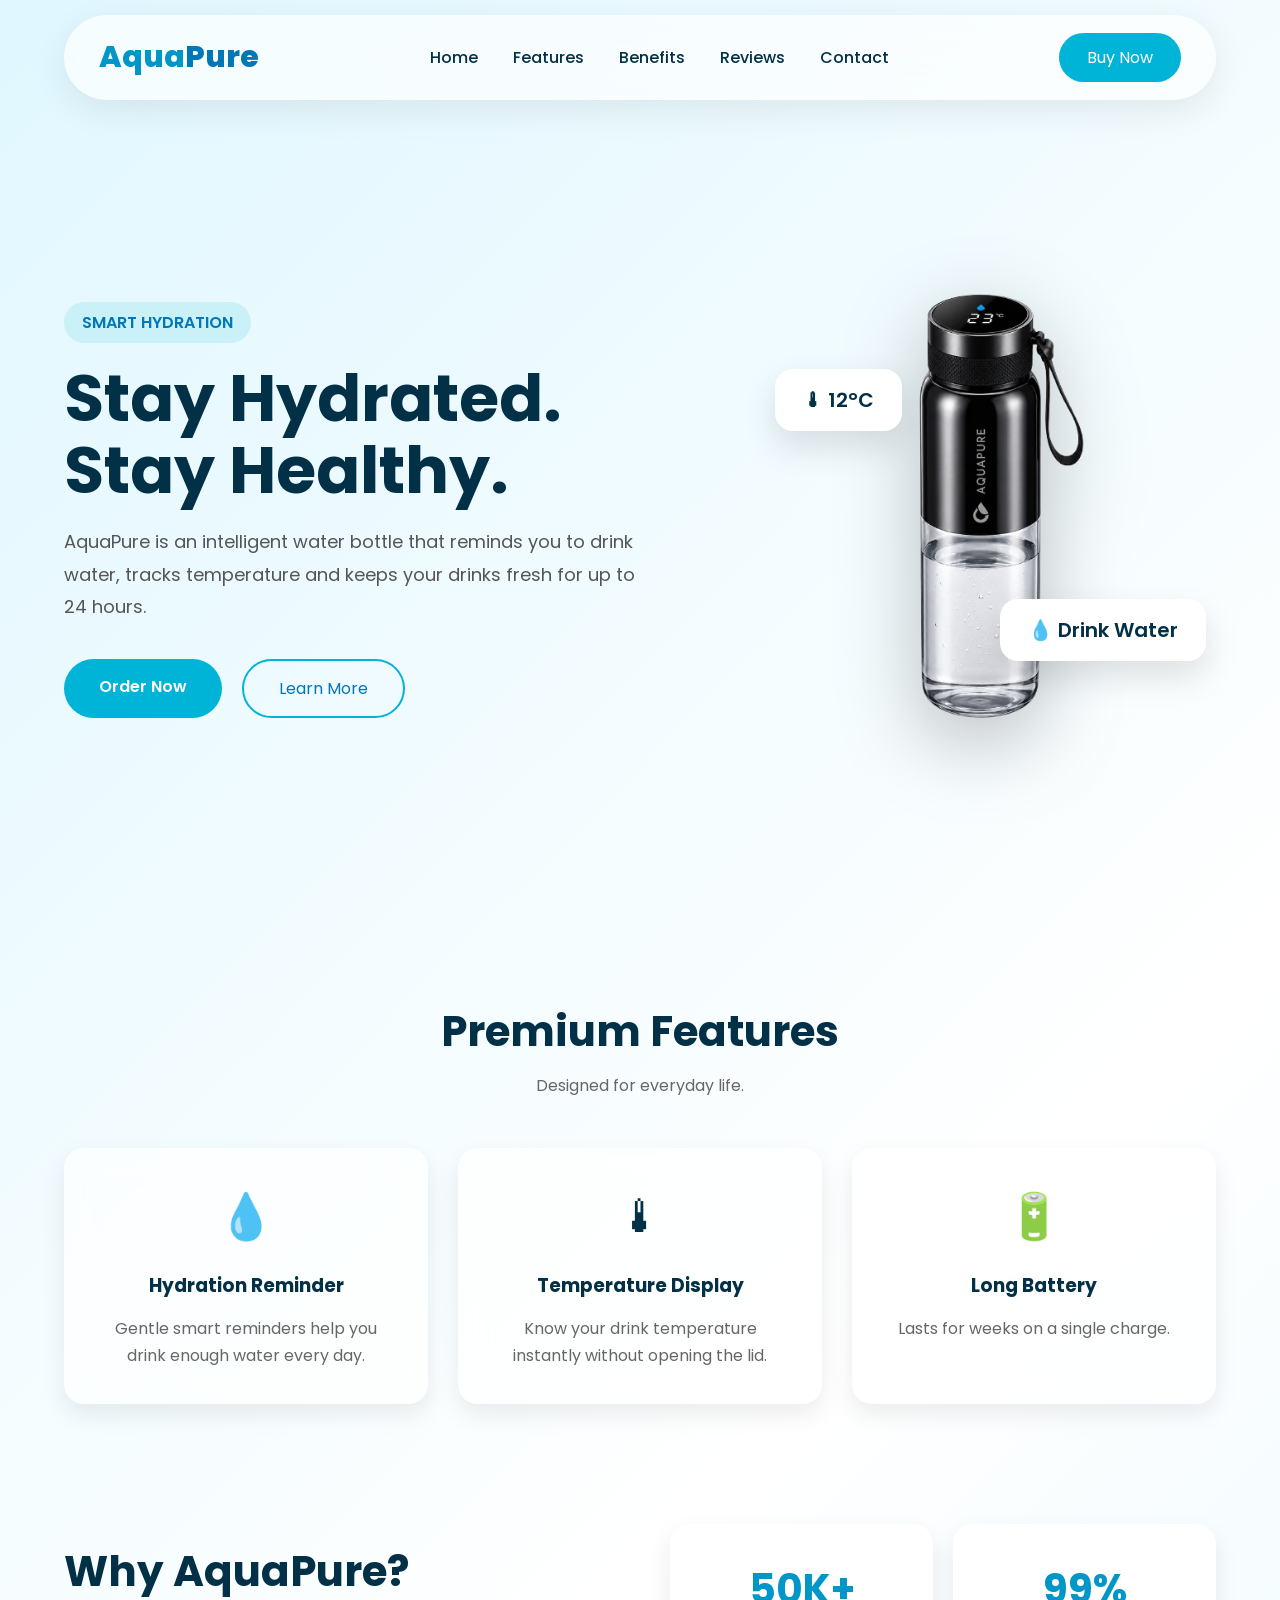
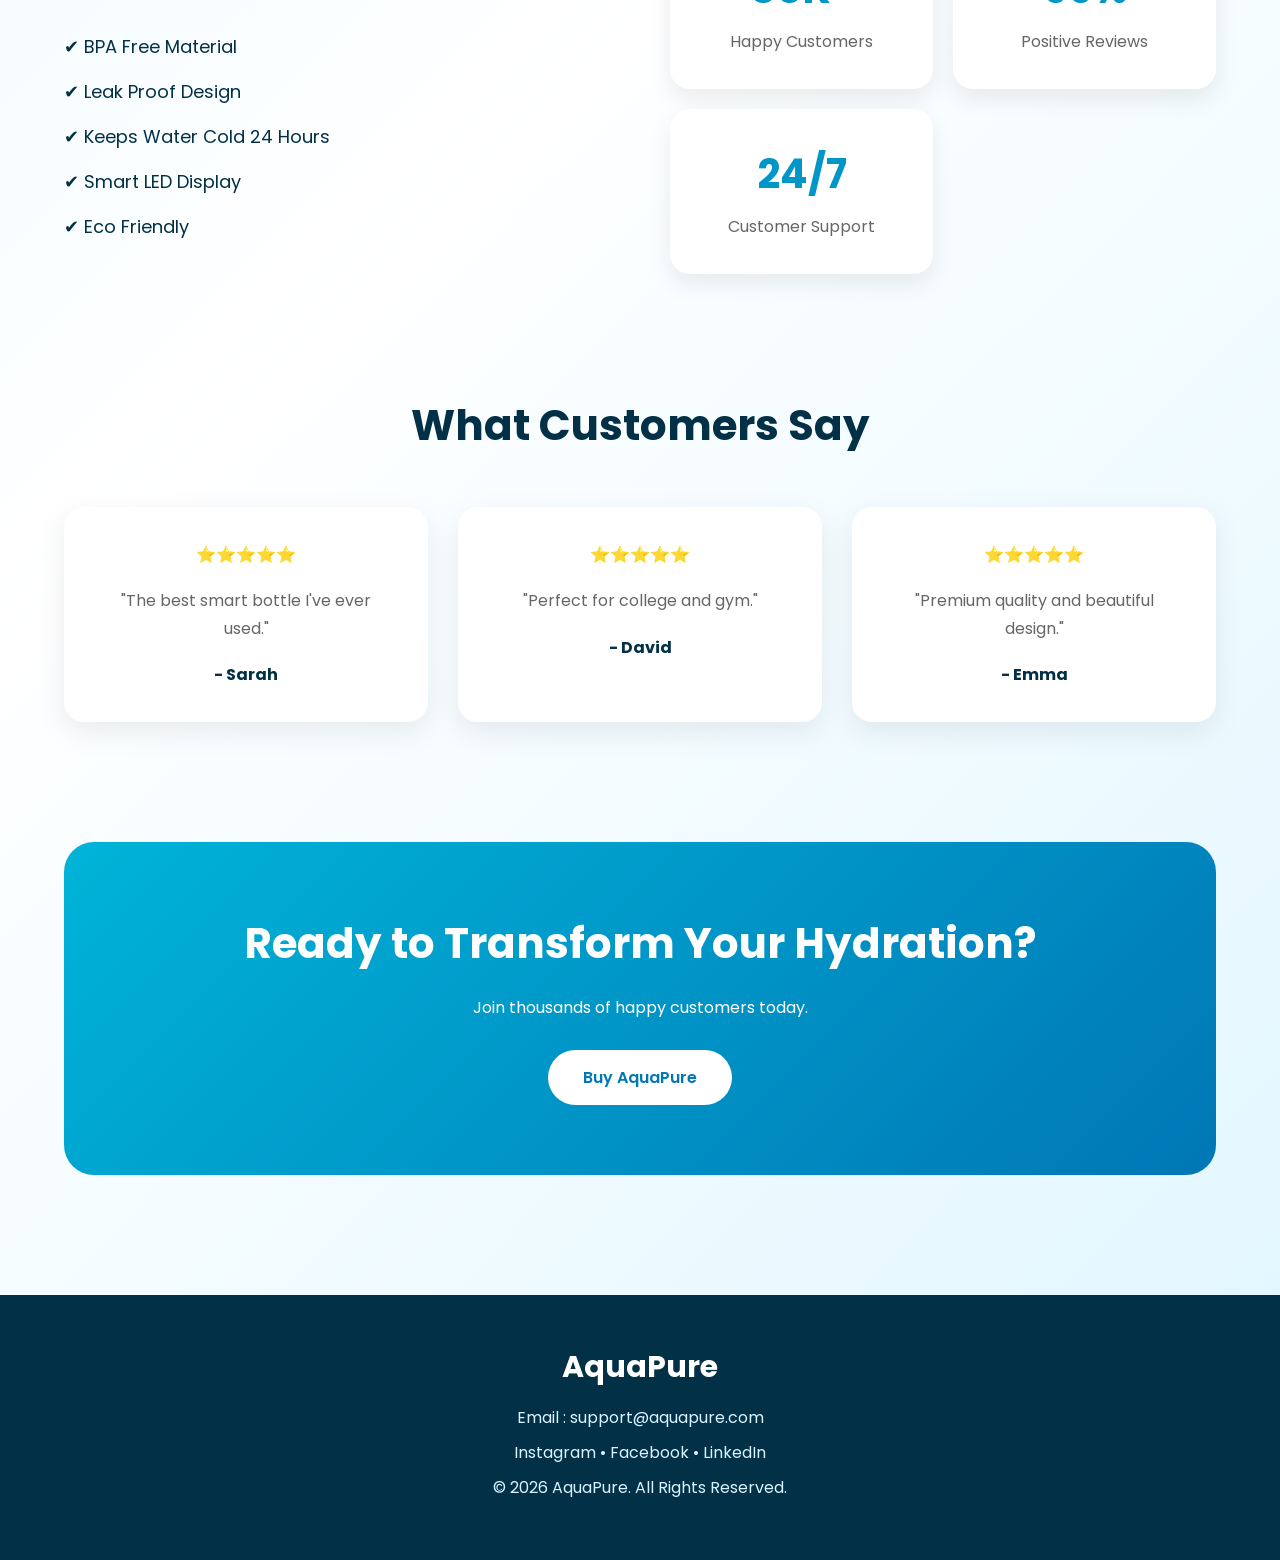
==== commit dce11083: "Add correct Task 1" ====
--- a/WebDev-L1-LandingPage/index.html
+++ b/WebDev-L1-LandingPage/index.html
@@ -1,225 +1,294 @@
-<!DOCTYPE html>
-<html lang="en">
-
-<head>
-    <meta charset="UTF-8">
-    <meta name="viewport" content="width=device-width, initial-scale=1.0">
-    <title>Miruthula K | Portfolio</title>
-
-    <link rel="stylesheet" href="style.css">
-</head>
-
-<body>
-
-    <!-- HERO SECTION -->
-    <header class="hero">
-
-        <div class="hero-text">
-            <h1>Hi, I'm <span>Miruthula K</span> 👋</h1>
-
-            <h2>Aspiring AI-Powered Full Stack Developer</h2>
-
-            <p>
-                B.Sc (Hons) Computer Science student at Pondicherry University passionate about Web Development,
-                Artificial Intelligence and Modern Technologies.
-            </p>
-
-            <a href="#contact" class="btn">
-                Let's Connect 🚀
-            </a>
-        </div>
-
-        <div class="hero-image">
-            <img src="img/image.png" alt="Miruthula K">
-        </div>
-
-    </header>
-
-    <!-- ABOUT -->
-    <section id="about">
-
-        <h2>🤍 About Me</h2>
-
-        <p>
-            I am a B.Sc (Hons) Computer Science student at Pondicherry University and an aspiring AI-Powered Full Stack
-            Developer. I am passionate about programming, web development and artificial intelligence. I enjoy building
-            projects, learning new technologies and continuously improving my technical skills.
-        </p>
-
-    </section>
-
-    <!-- EDUCATION -->
-    <section id="education">
-
-        <h2>🎓 Education</h2>
-
-        <h3>B.Sc (Hons) Computer Science</h3>
-
-        <p>
-            Pondicherry University <br>
-            2024 - Present
-        </p>
-
-        <br>
-
-        <h3>Higher Secondary Education (12th Grade)</h3>
-
-        <p>
-            Government Model School <br>
-            Completed in 2024
-        </p>
-
-    </section>
-
-    <!-- SKILLS -->
-    <section id="skills">
-
-        <h2>💻 Skills</h2>
-
-        <div class="skills-grid">
-            <div class="skill-box">HTML</div>
-            <div class="skill-box">CSS</div>
-            <div class="skill-box">JavaScript</div>
-            <div class="skill-box">Python</div>
-            <div class="skill-box">C++ Programming</div>
-            <div class="skill-box">Basic Data Structures</div>
-            <div class="skill-box">Data Analytics</div>
-            <div class="skill-box">Git & GitHub Basics</div>
-        </div>
-
-    </section>
-
-    <!-- PROJECTS -->
-    <section id="projects">
-
-        <h2>🚀 Projects</h2>
-
-        <h3>E-Commerce Website</h3>
-
-        <p>
-            Developed a responsive e-commerce website using HTML, CSS and JavaScript with product listings and shopping
-            interface features.
-        </p>
-
-        <br>
-
-        <h3>Calculator</h3>
-
-        <p>
-            Built an interactive calculator using HTML, CSS and JavaScript for performing arithmetic operations.
-        </p>
-
-        <br>
-
-        <h3>Arduino-Based Project</h3>
-
-        <p>
-            Developed an Arduino project to control LED brightness using a potentiometer.
-        </p>
-
-    </section>
-
-    <!-- CERTIFICATIONS -->
-    <section id="certificates">
-
-        <h2>📜 Certifications</h2>
-
-        <ul>
-            <li>GenAI Powered Data Analytics - Forage</li>
-            <li>Introduction to Artificial Intelligence - Simplilearn</li>
-            <li>Full Stack Java Internship - Vetri Technology Solutions</li>
-            <li>Web Development Intern (Ongoing)-
-Oasis Infobyte</li>
-        </ul>
-
-    </section>
-
-    <!-- CONTACT -->
-<section id="contact">
-
-    <h2>🔗 Let's Connect</h2>
-
-    <p>
-        Feel free to connect with me. I am always open to learning, collaborating and exploring new opportunities.
-    </p>
-
-    <br>
-
-    <p>📧 Email: miruthulakannan09@gmail.com</p>
-
-    <p>📱 Mobile: +91 95855 74012</p>
-
-    <p>
-        💼 LinkedIn:
-        <a href="https://www.linkedin.com/in/miruthula-k-9622aa397" target="_blank">
-            Connect with Me
-        </a>
-    </p>
-
-    <p>
-        💻 GitHub:
-        <a href="https://github.com/miruthulakannan09-commits" target="_blank">
-            View My Projects
-        </a>
-    </p>
-
-    <br><br>
-
-    <h3>📩 Send Me a Message</h3>
-
-    <p>
-        Have a question, project idea, or opportunity? Fill out the form below and I'll get back to you as soon as possible.
-    </p>
-
-    <form action="https://formsubmit.co/miruthulakannan09@gmail.com" method="POST">
-
-        <!-- Hidden Settings -->
-        <input type="hidden" name="_captcha" value="false">
-        <input type="hidden" name="_subject" value="New Portfolio Message">
-        <input type="hidden" name="_template" value="table">
-
-        <input
-            type="text"
-            name="name"
-            placeholder="Your Name"
-            required
-        >
-
-        <input
-            type="email"
-            name="email"
-            placeholder="Your Email"
-            required
-        >
-
-        <textarea
-            name="message"
-            rows="5"
-            placeholder="Write your message..."
-            required
-        ></textarea>
-
-        <button type="submit">
-            🚀 Send Message
-        </button>
-
-    </form>
-
-</section>
-
-<!-- FOOTER -->
-<footer>
-
-    <h3>❤️ Thanks for Visiting</h3>
-
-    <p>Designed & Developed by Miruthula K</p>
-
-</footer>
-
-<!-- Back To Top Button -->
-<button id="topBtn">⬆</button>
-
-<script src="script.js"></script>
-
-</body>
+<!DOCTYPE html>
+<html lang="en">
+<head>
+    <meta charset="UTF-8">
+    <meta name="viewport" content="width=device-width, initial-scale=1.0">
+    <title>AquaPure | Smart Water Bottle</title>
+
+    <link rel="stylesheet" href="style.css">
+
+    <link rel="preconnect" href="https://fonts.googleapis.com">
+    <link rel="preconnect" href="https://fonts.gstatic.com" crossorigin>
+
+    <link href="https://fonts.googleapis.com/css2?family=Poppins:wght@300;400;500;600;700;800&display=swap" rel="stylesheet">
+</head>
+
+<body>
+
+<!-- ================= NAVBAR ================= -->
+
+<header>
+    <nav class="navbar">
+
+        <div class="logo">
+            Aqua<span>Pure</span>
+        </div>
+
+        <ul class="nav-links">
+
+            <li><a href="#home">Home</a></li>
+
+            <li><a href="#features">Features</a></li>
+
+            <li><a href="#benefits">Benefits</a></li>
+
+            <li><a href="#reviews">Reviews</a></li>
+
+            <li><a href="#contact">Contact</a></li>
+
+        </ul>
+
+        <a href="#" class="buy-btn">Buy Now</a>
+
+    </nav>
+</header>
+
+<!-- ================= HERO ================= -->
+
+<section class="hero" id="home">
+
+<div class="hero-text">
+
+<p class="tag">SMART HYDRATION</p>
+
+<h1>
+Stay Hydrated.<br>
+Stay Healthy.
+</h1>
+
+<p class="description">
+
+AquaPure is an intelligent water bottle that reminds
+you to drink water, tracks temperature and keeps
+your drinks fresh for up to 24 hours.
+
+</p>
+
+<div class="buttons">
+
+<a href="#" class="primary-btn">Order Now</a>
+
+<a href="#features" class="secondary-btn">Learn More</a>
+
+</div>
+
+</div>
+
+<div class="hero-image">
+
+<img src="images/water.png" alt="Bottle">
+
+<div class="floating-card card1">
+🌡 12°C
+</div>
+
+<div class="floating-card card2">
+💧 Drink Water
+</div>
+
+</div>
+
+</section>
+
+<!-- ================= FEATURES ================= -->
+
+<section class="features" id="features">
+
+<h2>Premium Features</h2>
+
+<p>
+Designed for everyday life.
+</p>
+
+<div class="feature-container">
+
+<div class="feature-card">
+
+<div class="icon">💧</div>
+
+<h3>Hydration Reminder</h3>
+
+<p>
+Gentle smart reminders
+help you drink enough
+water every day.
+</p>
+
+</div>
+
+<div class="feature-card">
+
+<div class="icon">🌡</div>
+
+<h3>Temperature Display</h3>
+
+<p>
+Know your drink
+temperature instantly
+without opening the lid.
+</p>
+
+</div>
+
+<div class="feature-card">
+
+<div class="icon">🔋</div>
+
+<h3>Long Battery</h3>
+
+<p>
+Lasts for weeks on
+a single charge.
+</p>
+
+</div>
+
+</div>
+
+</section>
+
+<!-- ================= BENEFITS ================= -->
+
+<section class="benefits" id="benefits">
+
+<div class="left">
+
+<h2>Why AquaPure?</h2>
+
+<ul>
+
+<li>✔ BPA Free Material</li>
+
+<li>✔ Leak Proof Design</li>
+
+<li>✔ Keeps Water Cold 24 Hours</li>
+
+<li>✔ Smart LED Display</li>
+
+<li>✔ Eco Friendly</li>
+
+</ul>
+
+</div>
+
+<div class="right">
+
+<div class="info-box">
+
+<h3>50K+</h3>
+
+<p>Happy Customers</p>
+
+</div>
+
+<div class="info-box">
+
+<h3>99%</h3>
+
+<p>Positive Reviews</p>
+
+</div>
+
+<div class="info-box">
+
+<h3>24/7</h3>
+
+<p>Customer Support</p>
+
+</div>
+
+</div>
+
+</section>
+
+<!-- ================= REVIEWS ================= -->
+
+<section class="reviews" id="reviews">
+
+<h2>What Customers Say</h2>
+
+<div class="review-container">
+
+<div class="review-card">
+
+⭐⭐⭐⭐⭐
+
+<p>
+
+"The best smart bottle I've ever used."
+
+</p>
+
+<h4>- Sarah</h4>
+
+</div>
+
+<div class="review-card">
+
+⭐⭐⭐⭐⭐
+
+<p>
+
+"Perfect for college and gym."
+
+</p>
+
+<h4>- David</h4>
+
+</div>
+
+<div class="review-card">
+
+⭐⭐⭐⭐⭐
+
+<p>
+
+"Premium quality and beautiful design."
+
+</p>
+
+<h4>- Emma</h4>
+
+</div>
+
+</div>
+
+</section>
+
+<!-- ================= CTA ================= -->
+
+<section class="cta">
+
+<h2>
+
+Ready to Transform
+Your Hydration?
+
+</h2>
+
+<p>
+
+Join thousands of happy customers today.
+
+</p>
+
+<a href="#">Buy AquaPure</a>
+
+</section>
+
+<!-- ================= FOOTER ================= -->
+
+<footer id="contact">
+
+<h3>AquaPure</h3>
+
+<p>Email : support@aquapure.com</p>
+
+<p>Instagram • Facebook • LinkedIn</p>
+
+<p>© 2026 AquaPure. All Rights Reserved.</p>
+
+</footer>
+
+</body>
 </html>
--- a/WebDev-L1-LandingPage/style.css
+++ b/WebDev-L1-LandingPage/style.css
@@ -1,291 +1,599 @@
-@import url('https://fonts.googleapis.com/css2?family=Poppins:wght@300;400;500;600;700;800&display=swap');
-
-*{
-margin:0;
-padding:0;
-box-sizing:border-box;
-font-family:'Poppins',sans-serif;
-scroll-behavior:smooth;
-}
-
-body{
-background:#0f172a;
-color:white;
-line-height:1.8;
-overflow-x:hidden;
-}
-
-/* HERO SECTION */
-
-.hero{
-min-height:100vh;
-display:flex;
-justify-content:space-between;
-align-items:center;
-padding:80px 10%;
-gap:50px;
-}
-
-.hero-text{
-flex:1;
-}
-
-.hero h1{
-font-size:4rem;
-line-height:1.2;
-margin-bottom:20px;
-}
-
-.hero span{
-color:#38bdf8;
-}
-
-.hero h2{
-font-size:2rem;
-margin-bottom:20px;
-}
-
-.hero p{
-color:#d1d5db;
-font-size:1.2rem;
-max-width:600px;
-}
-
-.btn{
-display:inline-block;
-margin-top:25px;
-padding:14px 30px;
-background:#38bdf8;
-color:#000;
-text-decoration:none;
-border-radius:10px;
-font-weight:600;
-transition:0.3s;
-}
-
-.btn:hover{
-transform:translateY(-4px) scale(1.03);
-box-shadow:0 0 20px rgba(56,189,248,.5);
-}
-
-.hero-image img{
-width:100%;
-max-width:320px;
-height:auto;
-border-radius:20px;
-border:4px solid #38bdf8;
-box-shadow:0 0 25px rgba(56,189,248,.4);
-}
-
-/* SECTIONS */
-
-section{
-padding:80px 10%;
-opacity:0;
-transform:translateY(40px);
-transition:0.6s;
-}
-
-section.show{
-opacity:1;
-transform:translateY(0);
-}
-
-section h2{
-color:#38bdf8;
-margin-bottom:25px;
-font-size:2.6rem;
-}
-
-section p{
-color:#d1d5db;
-font-size:1.2rem;
-line-height:2;
-}
-
-h3{
-margin-top:25px;
-font-size:1.8rem;
-color:white;
-}
-
-/* SKILLS */
-
-.skills-grid{
-display:grid;
-grid-template-columns:repeat(auto-fit,minmax(250px,1fr));
-gap:20px;
-margin-top:30px;
-}
-
-.skill-box{
-background:#1e293b;
-padding:20px;
-border-radius:12px;
-font-size:1.1rem;
-font-weight:500;
-border-left:4px solid #38bdf8;
-transition:0.3s;
-}
-
-.skill-box:hover{
-transform:translateY(-5px);
-box-shadow:0 0 15px rgba(56,189,248,.3);
-}
-
-/* CERTIFICATES */
-
-ul{
-list-style:none;
-}
-
-ul li{
-background:#1e293b;
-margin:12px 0;
-padding:14px 18px;
-border-radius:10px;
-transition:0.3s;
-}
-
-ul li:hover{
-transform:translateX(5px);
-}
-
-/* LINKS */
-
-a{
-color:#38bdf8;
-text-decoration:none;
-}
-
-a:hover{
-text-decoration:underline;
-}
-
-/* FOOTER */
-
-footer{
-text-align:center;
-padding:40px;
-background:#020617;
-border-top:1px solid #1e293b;
-}
-
-footer h3{
-margin-top:0;
-}
-
-/* TOP BUTTON */
-
-#topBtn{
-position:fixed;
-bottom:20px;
-right:20px;
-border:none;
-background:#38bdf8;
-color:#000;
-padding:12px 16px;
-border-radius:50%;
-cursor:pointer;
-display:none;
-font-size:18px;
-z-index:999;
-transition:0.3s;
-}
-
-#topBtn:hover{
-transform:translateY(-3px);
-}
-
-/* MOBILE RESPONSIVE */
-
-@media(max-width:768px){
-
-```
-.hero{
-    flex-direction:column;
-    text-align:center;
-    padding:60px 8%;
-}
-
-.hero h1{
-    font-size:2.8rem;
-}
-
-.hero h2{
-    font-size:1.5rem;
-}
-
-.hero p{
-    font-size:1rem;
-}
-
-.hero-image img{
-    max-width:250px;
-}
-
-section{
-    padding:60px 8%;
-}
-
-section h2{
-    font-size:2rem;
-}
-
-section p{
-    font-size:1rem;
-}
-
-h3{
-    font-size:1.4rem;
-}
-
-.skill-box{
-    font-size:1rem;
-}
-
-ul li{
-    font-size:1rem;
-}
-```
-
-}
-#contact form{
-    display:flex;
-    flex-direction:column;
-    gap:15px;
-    max-width:600px;
-    margin:30px auto;
-}
-
-#contact input,
-#contact textarea{
-    width:100%;
-    padding:15px;
-    border:none;
-    border-radius:10px;
-    font-size:16px;
-    background:#1f2937;
-    color:#fff;
-}
-
-#contact input::placeholder,
-#contact textarea::placeholder{
-    color:#cbd5e1;
-}
-
-#contact button{
-    padding:15px;
-    border:none;
-    border-radius:10px;
-    background:#38bdf8;
-    color:#fff;
-    font-size:17px;
-    font-weight:600;
-    cursor:pointer;
-    transition:.3s;
-}
-
-#contact button:hover{
-    background:#0ea5e9;
+/* ===========================
+   GOOGLE RESET
+=========================== */
+
+*{
+    margin:0;
+    padding:0;
+    box-sizing:border-box;
+    scroll-behavior:smooth;
+}
+
+body{
+    font-family:'Poppins',sans-serif;
+    background:linear-gradient(135deg,#e0f7ff,#ffffff,#dff6ff);
+    color:#023047;
+    overflow-x:hidden;
+}
+
+/* ===========================
+   NAVBAR
+=========================== */
+
+header{
+    width:100%;
+    position:fixed;
+    top:0;
+    left:0;
+    z-index:1000;
+}
+
+.navbar{
+    width:90%;
+    margin:auto;
+    margin-top:15px;
+    padding:18px 35px;
+
+    display:flex;
+    justify-content:space-between;
+    align-items:center;
+
+    background:rgba(255,255,255,.65);
+    backdrop-filter:blur(18px);
+
+    border-radius:60px;
+
+    box-shadow:0 10px 35px rgba(0,0,0,.08);
+}
+
+.logo{
+
+    font-size:30px;
+    font-weight:800;
+    color:#0096c7;
+
+}
+
+.logo span{
+
+    color:#0077b6;
+
+}
+
+.nav-links{
+
+    display:flex;
+    list-style:none;
+    gap:35px;
+
+}
+
+.nav-links a{
+
+    text-decoration:none;
+    color:#023047;
+    font-weight:500;
+    transition:.3s;
+
+}
+
+.nav-links a:hover{
+
+    color:#0096c7;
+
+}
+
+.buy-btn{
+
+    text-decoration:none;
+
+    background:#00b4d8;
+    color:white;
+
+    padding:12px 28px;
+
+    border-radius:30px;
+
+    transition:.3s;
+
+}
+
+.buy-btn:hover{
+
+    background:#0077b6;
+
+}
+
+/* ===========================
+   HERO
+=========================== */
+
+.hero{
+
+    min-height:100vh;
+
+    display:flex;
+
+    justify-content:space-between;
+
+    align-items:center;
+
+    width:90%;
+
+    margin:auto;
+
+    padding-top:120px;
+
+}
+
+.hero-text{
+
+    width:50%;
+
+}
+
+.tag{
+
+    display:inline-block;
+
+    background:#caf0f8;
+
+    color:#0077b6;
+
+    padding:8px 18px;
+
+    border-radius:30px;
+
+    margin-bottom:20px;
+
+    font-weight:600;
+
+}
+
+.hero-text h1{
+
+    font-size:65px;
+
+    line-height:1.1;
+
+    margin-bottom:20px;
+
+}
+
+.description{
+
+    font-size:18px;
+
+    color:#555;
+
+    line-height:1.8;
+
+    margin-bottom:35px;
+
+}
+
+.buttons{
+
+    display:flex;
+
+    gap:20px;
+
+}
+
+.primary-btn{
+
+    text-decoration:none;
+
+    background:#00b4d8;
+
+    color:white;
+
+    padding:15px 35px;
+
+    border-radius:40px;
+
+    transition:.4s;
+
+    font-weight:600;
+
+}
+
+.primary-btn:hover{
+
+    transform:translateY(-5px);
+
+    box-shadow:0 15px 30px rgba(0,180,216,.35);
+
+}
+
+.secondary-btn{
+
+    text-decoration:none;
+
+    color:#0077b6;
+
+    border:2px solid #00b4d8;
+
+    padding:15px 35px;
+
+    border-radius:40px;
+
+    transition:.4s;
+
+}
+
+.secondary-btn:hover{
+
+    background:#00b4d8;
+
+    color:white;
+
+}
+
+/* ===========================
+   HERO IMAGE
+=========================== */
+
+.hero-image{
+    width:40%;
+    position:relative;
+    display:flex;
+    justify-content:center;
+    align-items:center;
+}
+
+.hero-image img{
+    width:370px;
+    height:auto;
+    object-fit:contain;
+    filter:drop-shadow(0 25px 40px rgba(0,0,0,0.25));
+    animation:float 4s ease-in-out infinite;
+    transition:0.4s ease;
+}
+
+.hero-image img:hover{
+    transform:scale(1.05);
+}
+
+@keyframes float{
+    0%{
+        transform:translateY(0);
+    }
+    50%{
+        transform:translateY(-15px);
+    }
+    100%{
+        transform:translateY(0);
+    }
+}
+
+/* Floating Cards */
+
+.floating-card{
+    position:absolute;
+    background:#fff;
+    padding:16px 28px;
+    border-radius:18px;
+    box-shadow:0 15px 35px rgba(0,0,0,0.12);
+    font-size:20px;
+    font-weight:600;
+}
+
+/* Temperature Card */
+
+.card1{
+    top:90px;
+    left:20px;
+}
+
+/* Drink Water Card */
+
+.card2{
+    bottom:80px;
+    right:10px;
+}
+
+/* ===========================
+   FEATURES
+=========================== */
+
+.features{
+    width:90%;
+    margin:100px auto;
+    text-align:center;
+}
+
+.features h2{
+    font-size:42px;
+    margin-bottom:10px;
+}
+
+.features>p{
+    color:#666;
+    margin-bottom:50px;
+}
+
+.feature-container{
+    display:grid;
+    grid-template-columns:repeat(auto-fit,minmax(250px,1fr));
+    gap:30px;
+}
+
+.feature-card{
+    background:rgba(255,255,255,.7);
+    backdrop-filter:blur(15px);
+    padding:35px;
+    border-radius:20px;
+    transition:.4s;
+    box-shadow:0 10px 25px rgba(0,0,0,.08);
+}
+
+.feature-card:hover{
+    transform:translateY(-10px);
+    box-shadow:0 20px 40px rgba(0,180,216,.25);
+}
+
+.icon{
+    font-size:45px;
+    margin-bottom:20px;
+}
+
+.feature-card h3{
+    margin-bottom:15px;
+}
+
+.feature-card p{
+    color:#666;
+    line-height:1.7;
+}
+
+/* ===========================
+   BENEFITS
+=========================== */
+
+.benefits{
+    width:90%;
+    margin:120px auto;
+    display:flex;
+    justify-content:space-between;
+    align-items:center;
+    gap:60px;
+    flex-wrap:wrap;
+}
+
+.left{
+    flex:1;
+}
+
+.left h2{
+    font-size:42px;
+    margin-bottom:30px;
+}
+
+.left ul{
+    list-style:none;
+}
+
+.left li{
+    margin-bottom:18px;
+    font-size:18px;
+}
+
+.right{
+    flex:1;
+    display:grid;
+    grid-template-columns:repeat(auto-fit,minmax(180px,1fr));
+    gap:20px;
+}
+
+.info-box{
+    background:#fff;
+    padding:35px;
+    border-radius:20px;
+    text-align:center;
+    box-shadow:0 10px 25px rgba(0,0,0,.08);
+}
+
+.info-box h3{
+    font-size:40px;
+    color:#0096c7;
+}
+
+.info-box p{
+    margin-top:10px;
+    color:#666;
+}
+
+/* ===========================
+   REVIEWS
+=========================== */
+
+.reviews{
+    width:90%;
+    margin:120px auto;
+    text-align:center;
+}
+
+.reviews h2{
+    font-size:42px;
+    margin-bottom:50px;
+}
+
+.review-container{
+    display:grid;
+    grid-template-columns:repeat(auto-fit,minmax(260px,1fr));
+    gap:30px;
+}
+
+.review-card{
+    background:white;
+    padding:35px;
+    border-radius:20px;
+    box-shadow:0 10px 30px rgba(0,0,0,.08);
+    transition:.3s;
+}
+
+.review-card:hover{
+    transform:translateY(-8px);
+}
+
+.review-card p{
+    margin:20px 0;
+    color:#666;
+    line-height:1.7;
+}
+
+/* ===========================
+   CTA
+=========================== */
+
+.cta{
+    width:90%;
+    margin:120px auto;
+    text-align:center;
+    padding:70px 20px;
+    border-radius:30px;
+    background:linear-gradient(135deg,#00b4d8,#0077b6);
+    color:white;
+}
+
+.cta h2{
+    font-size:42px;
+    margin-bottom:20px;
+}
+
+.cta p{
+    margin-bottom:30px;
+}
+
+.cta a{
+    display:inline-block;
+    text-decoration:none;
+    background:white;
+    color:#0077b6;
+    padding:15px 35px;
+    border-radius:40px;
+    font-weight:600;
+    transition:.3s;
+}
+
+.cta a:hover{
+    transform:scale(1.05);
+}
+
+/* ===========================
+   FOOTER
+=========================== */
+
+footer{
+    background:#023047;
+    color:white;
+    text-align:center;
+    padding:50px 20px;
+}
+
+footer h3{
+    font-size:30px;
+    margin-bottom:15px;
+}
+
+footer p{
+    margin:10px 0;
+    color:#d9f4ff;
+}
+
+/* ===========================
+   RESPONSIVE
+=========================== */
+
+@media(max-width:992px){
+
+.navbar{
+    flex-direction:column;
+    gap:20px;
+    border-radius:25px;
+}
+
+.hero{
+    flex-direction:column;
+    text-align:center;
+}
+
+.hero-text{
+    width:100%;
+}
+
+.hero-image{
+    width:100%;
+    margin-top:60px;
+}
+
+.hero-image img{
+    width:240px;
+}
+
+.buttons{
+    justify-content:center;
+    flex-wrap:wrap;
+}
+
+.hero-text h1{
+    font-size:48px;
+}
+
+}
+
+@media(max-width:768px){
+
+.nav-links{
+    flex-wrap:wrap;
+    justify-content:center;
+    gap:15px;
+}
+
+.hero-text h1{
+    font-size:38px;
+}
+
+.features h2,
+.left h2,
+.reviews h2,
+.cta h2{
+    font-size:32px;
+}
+
+.description{
+    font-size:16px;
+}
+
+.feature-card,
+.review-card,
+.info-box{
+    padding:25px;
+}
+
+}
+
+@media(max-width:480px){
+
+.logo{
+    font-size:24px;
+}
+
+.buy-btn,
+.primary-btn,
+.secondary-btn,
+.cta a{
+    width:100%;
+    text-align:center;
+}
+
+.buttons{
+    flex-direction:column;
+}
+
+.hero{
+    padding-top:160px;
+}
+
 }
